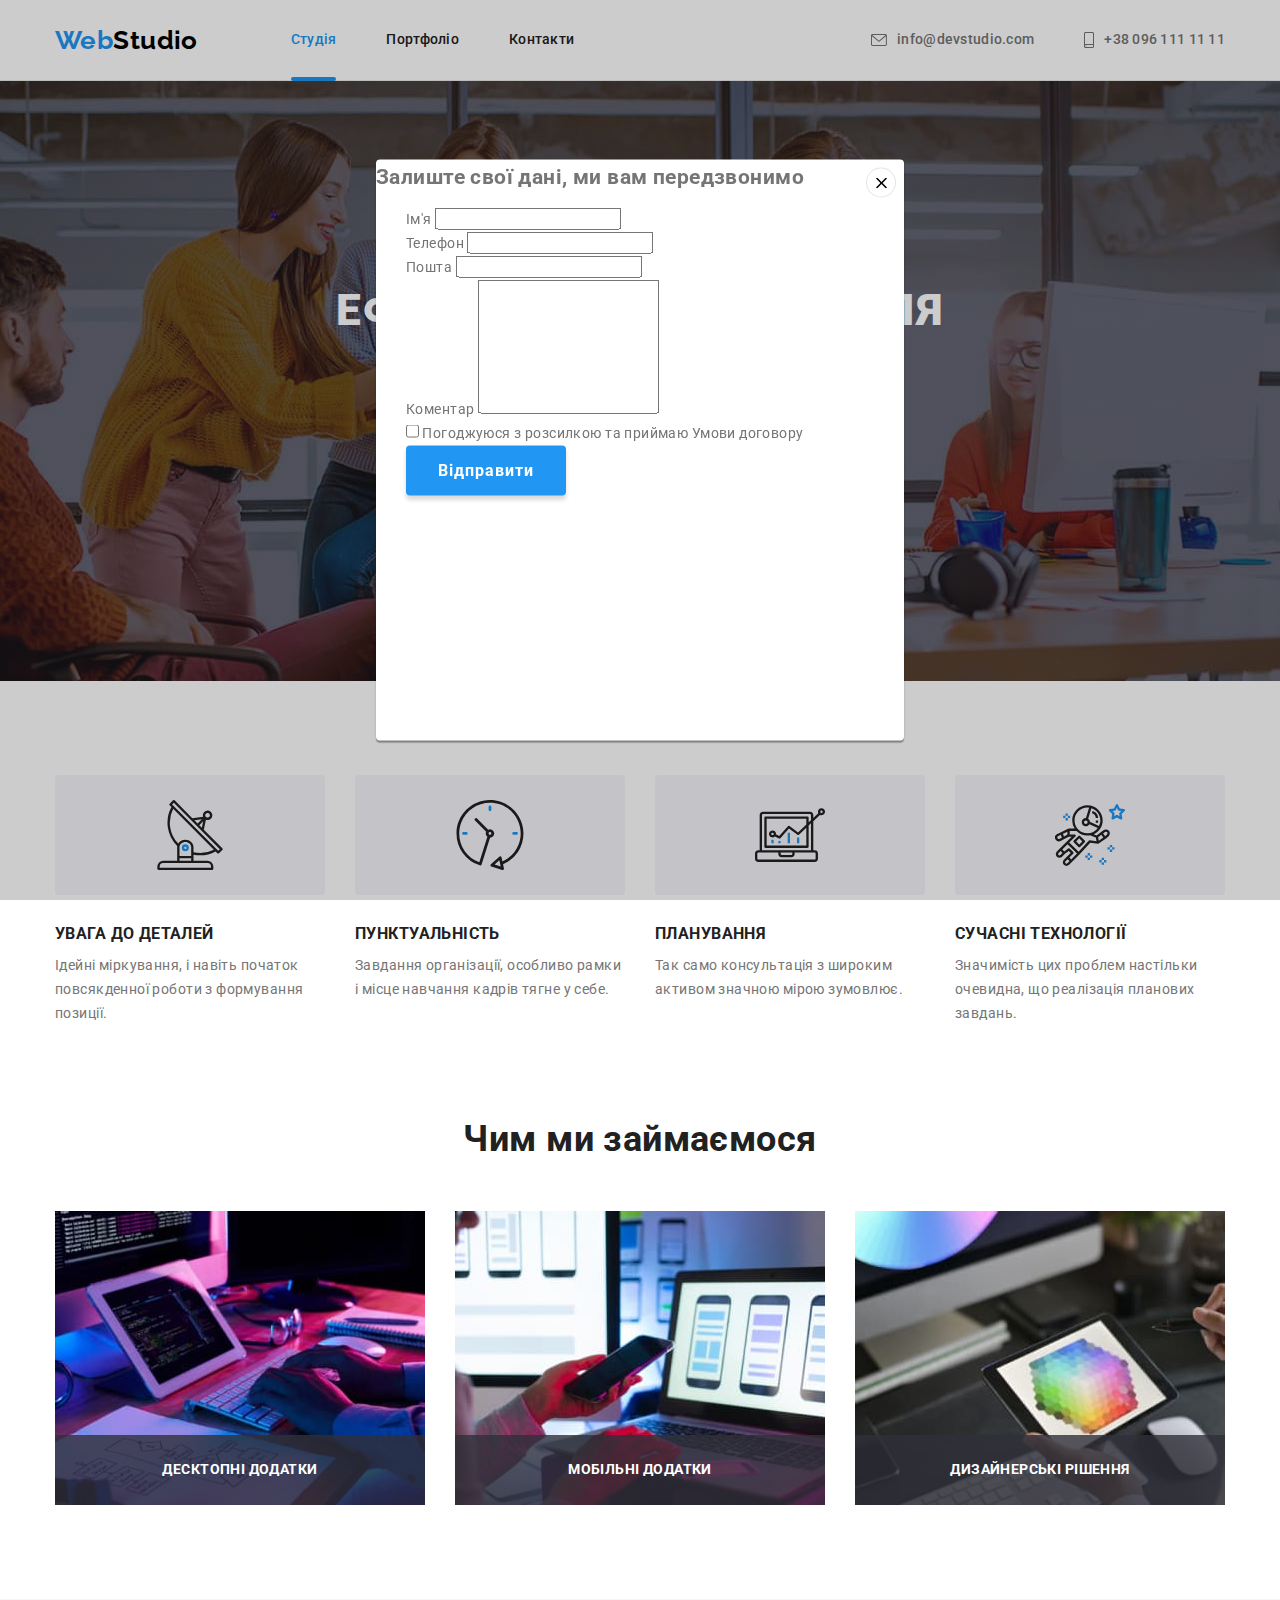
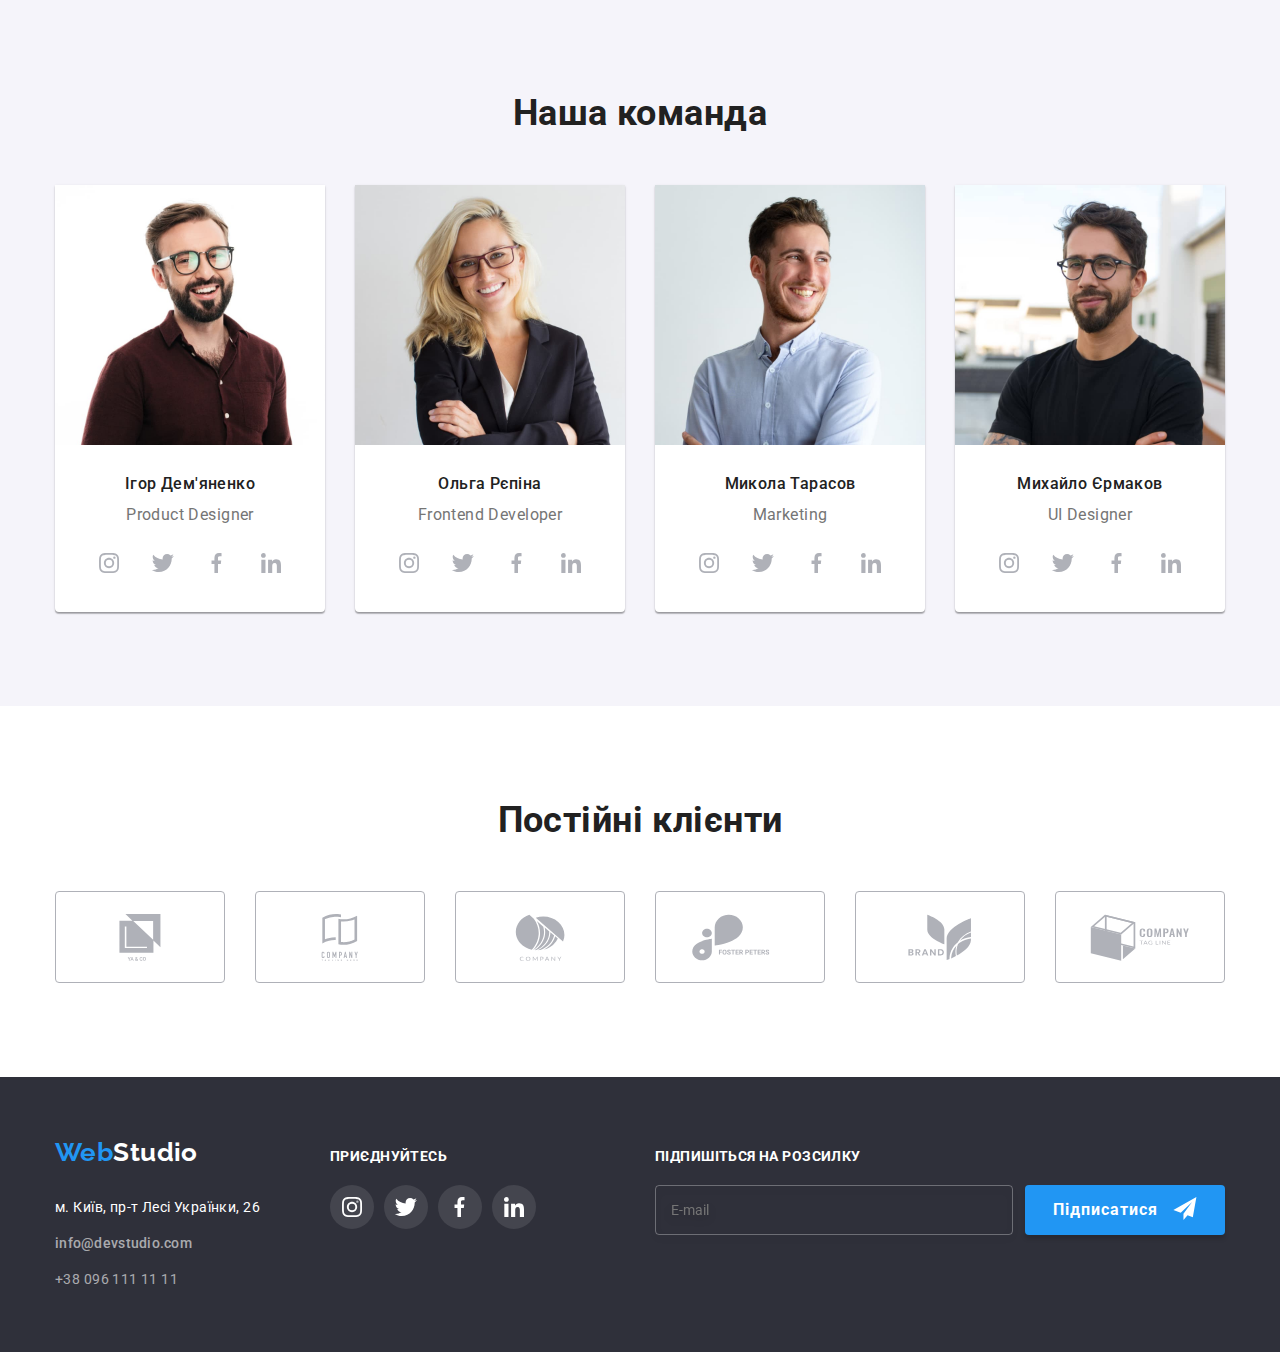
==== index.html @ 13f89a78 "copy" ====
<!DOCTYPE html>
<html lang="uk">
  <head>
    <meta charset="UTF-8" />
    <meta http-equiv="X-UA-Compatible" content="IE=edge" />
    <meta name="viewport" content="width=device-width, initial-scale=1.0" />

    <link rel="preconnect" href="https://fonts.googleapis.com" />
    <link rel="preconnect" href="https://fonts.gstatic.com" crossorigin />
    <link
      href="https://fonts.googleapis.com/css2?family=Raleway:wght@700&family=Roboto:wght@400;500;700;900&display=swap"
      rel="stylesheet"
    />
    <link
      rel="stylesheet"
      href="https://cdnjs.cloudflare.com/ajax/libs/modern-normalize/1.1.0/modern-normalize.min.css"
    />
    <link rel="stylesheet" href="./styles/styles.css" />
    <title>Студія</title>
  </head>
  <body>
    <!-- header  -->

    <header class="page-header">
      <div class="container main-nav">
        <nav class="nav-nav">
          <a class="logo" href="./index.html"
            ><span class="web">Web</span>Studio</a
          >

          <ul class="site-nav list">
            <li class="item">
              <a class="studio-link current link" href="./index.html">Студія</a>
            </li>
            <li class="item">
              <a class="portfolio-link link" href="./portfolio.html"
                >Портфоліо</a
              >
            </li>
            <li class="item">
              <a class="contacts-link link" href="#">Контакти</a>
            </li>
          </ul>
        </nav>
        <ul class="contacts auth-nav list">
          <li class="item">
            <a
              class="mail-link link mail-icon"
              href="mailto:info@devstudio.com"
            >
              <svg wight="16px" height="12px" class="contacts-icon envelope">
                <use
                  class="envelope-icon"
                  href="./images/icons.svg#icon-envelope"
                ></use>
              </svg>

              info@devstudio.com
            </a>
          </li>
          <li class="item">
            <a class="phone-link link" href="tel:+380961111111">
              <svg wight="10px" height="16px" class="contacts-icon smartphone">
                <use href="./images/icons.svg#icon-smartphone"></use>
              </svg>
              +38 096 111 11 11</a
            >
          </li>
        </ul>
      </div>
    </header>
    <!-- main -->
    <main>
      <section class="section hero">
        <div class="container">
          <h1 class="hero-title">Ефективні рішення для вашого бізнесу</h1>
          <button class="hero-button" type="button" data-modal-open>
            Замовити послугу
          </button>
        </div>
      </section>

      <!-- секція "Переваги" -->
      <section class="section benefits">
        <div class="container features-container">
          <h2 class="hide">Наші переваги</h2>
          <ul class="features-list">
            <li class="item">
              <div class="featurs-flex">
                <svg class="features-icons">
                  <use
                    href="./images/icons.svg#icon-antenna-1"
                    wight="70px"
                    height="70px"
                  ></use>
                </svg>
              </div>

              <h3 class="features-title">Увага до деталей</h3>
              <p class="features-text">
                Ідейні міркування, і навіть початок повсякденної роботи з
                формування позиції.
              </p>
            </li>
            <li class="item">
              <div class="featurs-flex">
                <svg class="features-icons">
                  <use
                    class="test"
                    href="./images/icons.svg#icon-clock-1"
                    wight="70px"
                    height="70px"
                  ></use>
                </svg>
              </div>

              <h3 class="features-title">Пунктуальність</h3>
              <p class="features-text">
                Завдання організації, особливо рамки і місце навчання кадрів
                тягне у себе.
              </p>
            </li>

            <li class="item">
              <div class="featurs-flex">
                <svg class="features-icons antenna">
                  <use
                    class="test"
                    href="./images/icons.svg#icon-diagram-1"
                    wight="70px"
                    height="70px"
                  ></use>
                </svg>
              </div>

              <h3 class="features-title">Планування</h3>
              <p class="features-text">
                Так само консультація з широким активом значною мірою зумовлює.
              </p>
            </li>
            <li class="item">
              <div class="featurs-flex">
                <svg class="features-icons antenna">
                  <use
                    class="test"
                    href="./images/icons.svg#icon-astronaut-1"
                    wight="70px"
                    height="70px"
                  ></use>
                </svg>
              </div>

              <h3 class="features-title">Сучасні технології</h3>
              <p class="features-text">
                Значимість цих проблем настільки очевидна, що реалізація
                планових завдань.
              </p>
            </li>
          </ul>
        </div>
      </section>
      <!-- секція "Що ми робимо" -->
      <section class="section no-padding what-we-do">
        <div class="container">
          <h2 class="section-title">Чим ми займаємося</h2>

          <ul class="image-list">
            <li class="item">
              <img
                src="images/img.jpg"
                alt="друк коду на планшеті"
                width="370"
                height="294"
              />
              <div class="item-title-box">
                <p class="item-title">Десктопні Додатки</p>
              </div>
            </li>
            <li class="item">
              <img
                src="images/img-2.jpg"
                alt="смартфон та ноутбук"
                width="370"
                height="294"
              />
              <div class="item-title-box">
                <p class="item-title">Мобільні додатки</p>
              </div>
            </li>
            <li class="item">
              <img
                src="images/img-3.jpg"
                alt="палітра кольорів в планшеті"
                width="370"
                height="294"
              />
              <div class="item-title-box">
                <p class="item-title">Дизайнерські рішення</p>
              </div>
            </li>
          </ul>
        </div>
      </section>
      <!-- секція "Наша команда" -->
      <section class="section our-team-section">
        <div class="container our-team-container">
          <h2 class="section-title">Наша команда</h2>
          <ul class="team">
            <li class="team-list">
              <img
                class="team-photo"
                src="images/img-4.jpg"
                alt="Ігор Дем'яненко"
                width="270"
                height="260"
              />

              <h3 class="name">Ігор Дем'яненко</h3>
              <p class="position">Product Designer</p>

              <ul class="socials">
                <li class="social-item">
                  <a class="join-link" href="#">
                    <svg class="join-svg" wight="20px" height="20px">
                      <use href="./images/icons.svg#icon-instagram-2"></use>
                    </svg>
                  </a>
                </li>
                <li class="social-item">
                  <a class="join-link" href="#">
                    <svg class="join-svg" wight="20px" height="20px">
                      <use href="./images/icons.svg#icon-group"></use>
                    </svg>
                  </a>
                </li>
                <li class="social-item">
                  <a class="join-link" href="#">
                    <svg class="join-svg" wight="20px" height="20px">
                      <use href="./images/icons.svg#icon-vector"></use>
                    </svg>
                  </a>
                </li>
                <li class="social-item">
                  <a class="join-link" href="#">
                    <svg class="join-svg" wight="20px" height="20px">
                      <use href="./images/icons.svg#icon-linkedin-1"></use>
                    </svg>
                  </a>
                </li>
              </ul>
            </li>

            <li class="team-list">
              <img
                class="team-photo"
                src="images/img-5.jpg"
                alt="Ольга Рєпіна"
                width="270"
                height="260"
              />

              <h3 class="name">Ольга Рєпіна</h3>
              <p class="position">Frontend Developer</p>
              <ul class="socials">
                <li class="social-item">
                  <a class="join-link" href="#">
                    <svg class="join-svg" wight="20px" height="20px">
                      <use href="./images/icons.svg#icon-instagram-2"></use>
                    </svg>
                  </a>
                </li>
                <li class="social-item">
                  <a class="join-link" href="#">
                    <svg class="join-svg" wight="20px" height="20px">
                      <use href="./images/icons.svg#icon-group"></use>
                    </svg>
                  </a>
                </li>
                <li class="social-item">
                  <a class="join-link" href="#">
                    <svg class="join-svg" wight="20px" height="20px">
                      <use href="./images/icons.svg#icon-vector"></use>
                    </svg>
                  </a>
                </li>
                <li class="social-item">
                  <a class="join-link" href="#">
                    <svg class="join-svg" wight="20px" height="20px">
                      <use href="./images/icons.svg#icon-linkedin-1"></use>
                    </svg>
                  </a>
                </li>
              </ul>
            </li>
            <li class="team-list">
              <img
                class="team-photo"
                src="images/img-6.jpg"
                alt="Микола Тарасов"
                width="270"
                height="260"
              />

              <h3 class="name">Микола Тарасов</h3>
              <p class="position">Marketing</p>
              <ul class="socials">
                <li class="social-item">
                  <a class="join-link" href="#">
                    <svg class="join-svg" wight="20px" height="20px">
                      <use href="./images/icons.svg#icon-instagram-2"></use>
                    </svg>
                  </a>
                </li>
                <li class="social-item">
                  <a class="join-link" href="#">
                    <svg class="join-svg" wight="20px" height="20px">
                      <use href="./images/icons.svg#icon-group"></use>
                    </svg>
                  </a>
                </li>
                <li class="social-item">
                  <a class="join-link" href="#">
                    <svg class="join-svg" wight="20px" height="20px">
                      <use href="./images/icons.svg#icon-vector"></use>
                    </svg>
                  </a>
                </li>
                <li class="social-item">
                  <a class="join-link" href="#">
                    <svg class="join-svg" wight="20px" height="20px">
                      <use href="./images/icons.svg#icon-linkedin-1"></use>
                    </svg>
                  </a>
                </li>
              </ul>
            </li>
            <li class="team-list">
              <img
                class="team-photo"
                src="images/img-7.jpg"
                alt="Михайло Єрмаков"
                width="270"
                height="260"
              />
              <h3 class="name">Михайло Єрмаков</h3>
              <p class="position">UI Designer</p>
              <ul class="socials">
                <li class="social-item">
                  <a class="join-link" href="#">
                    <svg class="join-svg" wight="20px" height="20px">
                      <use href="./images/icons.svg#icon-instagram-2"></use>
                    </svg>
                  </a>
                </li>
                <li class="social-item">
                  <a class="join-link" href="#">
                    <svg class="join-svg" wight="20px" height="20px">
                      <use href="./images/icons.svg#icon-group"></use>
                    </svg>
                  </a>
                </li>
                <li class="social-item">
                  <a class="join-link" href="#">
                    <svg class="join-svg" wight="20px" height="20px">
                      <use href="./images/icons.svg#icon-vector"></use>
                    </svg>
                  </a>
                </li>
                <li class="social-item">
                  <a class="join-link" href="#">
                    <svg class="join-svg" wight="20px" height="20px">
                      <use href="./images/icons.svg#icon-linkedin-1"></use>
                    </svg>
                  </a>
                </li>
              </ul>
            </li>
          </ul>
        </div>
      </section>
      <section class="section regular-customers">
        <div class="container">
          <h2 class="section-title">Постійні клієнти</h2>
          <ul class="costomers-list">
            <li class="costomers-item">
              <a class="costomers-link" href="#">
                <svg class="costomers-svg" wight="41px" height="47px">
                  <use href="./images/icons.svg#icon-group-6"></use>
                </svg>
              </a>
            </li>
            <li class="costomers-item">
              <a class="costomers-link" href="#">
                <svg class="costomers-svg" wight="41px" height="47px">
                  <use href="./images/icons.svg#icon-group-1"></use>
                </svg>
              </a>
            </li>
            <li class="costomers-item">
              <a class="costomers-link" href="#">
                <svg class="costomers-svg" wight="41px" height="47px">
                  <use href="./images/icons.svg#icon-group-2"></use>
                </svg>
              </a>
            </li>
            <li class="costomers-item">
              <a class="costomers-link" href="#">
                <svg class="costomers-svg" wight="41px" height="47px">
                  <use href="./images/icons.svg#icon-group-3"></use>
                </svg>
              </a>
            </li>
            <li class="costomers-item">
              <a class="costomers-link" href="#">
                <svg class="costomers-svg" wight="41px" height="47px">
                  <use href="./images/icons.svg#icon-group-4"></use>
                </svg>
              </a>
            </li>
            <li class="costomers-item">
              <a class="costomers-link" href="#">
                <svg class="costomers-svg" wight="41px" height="47px">
                  <use href="./images/icons.svg#icon-group-5"></use>
                </svg>
              </a>
            </li>
          </ul>
        </div>
      </section>
    </main>
    <!-- footer -->
    <footer class="section-footer">
      <div class="container footer-box">
        <div class="contacts-container">
          <a class="logo footer-logo" href="./index.html"
            ><span class="web">Web</span><span class="studio">Studio</span></a
          >
          <address>
            <ul class="contacts-list">
              <li>
                <a
                  class="address"
                  href="https://www.google.com.ua/maps/place/бул.+Леси+Украинки,+26,+Киев,+02000/@50.4265807,30.5361971,17z/data=!3m1!4b1!4m5!3m4!1s0x40d4cf0e033ecbe9:0x57a4dffefec77da0!8m2!3d50.4265807!4d30.5383858?hl=ru"
                  target="_blank"
                  >м. Київ, пр-т Лесі Українки, 26</a
                >
              </li>
              <li>
                <a
                  class="footer-mail-link mail"
                  href="mailto:info@devstudio.com"
                  >info@devstudio.com</a
                >
              </li>
              <li>
                <a class="footer-phone-link number" href="tel:+380961111111"
                  >+38 096 111 11 11</a
                >
              </li>
            </ul>
          </address>
        </div>
        <div class="adding">
          <p class="adding-title">Приєднуйтесь</p>
          <ul class="socials footer">
            <li class="social-item footer">
              <a class="join-link footer" href="#">
                <svg class="join-svg footer" wight="20px" height="20px">
                  <use href="./images/icons.svg#icon-instagram-2"></use>
                </svg>
              </a>
            </li>
            <li class="social-item footer">
              <a class="join-link footer" href="#">
                <svg class="join-svg footer" wight="20px" height="20px">
                  <use href="./images/icons.svg#icon-group"></use>
                </svg>
              </a>
            </li>
            <li class="social-item footer">
              <a class="join-link footer" href="#">
                <svg class="join-svg footer" wight="20px" height="20px">
                  <use href="./images/icons.svg#icon-vector"></use>
                </svg>
              </a>
            </li>
            <li class="social-item footer">
              <a class="join-link footer" href="#">
                <svg class="join-svg footer" wight="20px" height="20px">
                  <use href="./images/icons.svg#icon-linkedin-1"></use>
                </svg>
              </a>
            </li>
          </ul>
        </div>
        <div class="mailing-list">
          <form class="email-list">
            <div class="form-field">
              <label class="email-label" for="email-input">
                Підпишіться на розсилку</label
              >

              <input
                class="email-input"
                type="email"
                name="username"
                id="email-input"
                placeholder="E-mail"
              />
            </div>
            <button class="sign-up-button" type="submit">
              Підписатися
              <svg class="icon-send">
                <use
                  width="24px"
                  height="24px"
                  href="./images/icons.svg#icon-icon-send"
                ></use>
              </svg>
            </button>
          </form>
        </div>
      </div>
    </footer>
    <div class="backdrop" data-modal>
      <div class="modal">
        <h2 class="callback-title">Залиште свої дані, ми вам передзвонимо</h2>
        <form action="" class="callback">
          <label for="name">Ім'я</label>
          <input type="text" name="name" id="name" />
          <br />
          <label for="phone">Телефон</label>
          <input type="tel" name="phone" id="phone" />
          <br />
          <label for="email">Пошта</label>
          <input type="email" name="email" id="email" />
          <br />
          <label for="comment">Коментар</label>

          <textarea name="comment" id="comment" rows="8"></textarea>
          <br />

          <input type="checkbox" name="accept" id="accept" />
          <label for="accept"
            >Погоджуюся з розсилкою та приймаю Умови договору</label
          >
          <br />
          <button class="hero-button" type="submit">Відправити</button>
        </form>
        <button class="icon-button" data-modal-close>
          <svg class="icon-close" width="11px" height="11px">
            <use
              class="icon-close-item"
              href="./images/icons.svg#icon-close-icon"
            ></use>
          </svg>
        </button>
      </div>
    </div>
    <script src="./js/modal.js"></script>
  </body>
</html>
---- styles/styles.css ----
/* змінні кольору */
:root {
  --brend-color: #2196f3;
  --brend-color-active: #188ce8;
  --main-color: #757575;
  --second-color: #212121;
  --main-white-color: #fff;
  --second-white-color: #f5f4fa;
  --main-black-color: #000;
  --hero-background-color: #2f303a;
  --contacts-color: rgba(255, 255, 255, 0.6);
  --header-border-bottom: #ececec;
  --cards-border-color: #eeeeee;
  --items-color: #afb1b8;
  --backdrop-color: rgba(0, 0, 0, 0.2);

  --border-radius: 4px;
  --icons-border-radius: 50%;
  --cards-radius: 0px 0px 4px 4px;

  --box-shadow: 0px 3px 1px rgba(0, 0, 0, 0.1), 0px 1px 2px rgba(0, 0, 0, 0.08),
    0px 2px 2px rgba(0, 0, 0, 0.12);
  --cards-shadow: 0px 1px 3px rgba(0, 0, 0, 0.12),
    0px 1px 1px rgba(0, 0, 0, 0.14), 0px 2px 1px rgba(0, 0, 0, 0.2);
  --modal-shadow: 0px 1px 3px rgba(0, 0, 0, 0.12),
    0px 1px 1px rgba(0, 0, 0, 0.14), 0px 2px 1px rgba(0, 0, 0, 0.2);

  --cubic: cubic-bezier(0.4, 0, 0.2, 1);
}

/* глобальні стилі */
body {
  font-family: "Roboto", sans-serif;
  font-size: 14px;
  letter-spacing: 0.03em;
  line-height: 1.71;

  color: var(--main-color);
  background-color: var(--main-white-color);
}
a {
  text-decoration: none;
  font-style: normal;
}
li {
  list-style-type: none;
}
h1,
h2,
h3,
h4,
h5,
ul,
p,
img {
  margin: 0;
  padding: 0;
}
img {
  display: block;
  max-width: 100%;
  height: auto;

  margin: 0;
  padding: 0;
}

/* Приховані елементи */
.hide {
  position: absolute;
  width: 1px;
  height: 1px;
  margin: -1px;
  border: 0;
  padding: 0;
  white-space: nowrap;
  clip-path: inset(100%);
  clip: rect(0 0 0 0);
  overflow: hidden;
}

/* Контейнер */
.container {
  width: 1200px;
  padding-right: 15px;
  padding-left: 15px;
  margin-left: auto;
  margin-right: auto;
}
/* Відступи секцій */
.section {
  padding-top: 94px;
  padding-bottom: 94px;
}
.section.no-padding {
  padding-top: 0px;
}

/* header */
.page-header {
  border-bottom: 1px solid var(--header-border-bottom);
}
/* Лого */
.logo {
  display: inline-block;

  font-family: "Raleway", sans-serif;
  font-weight: 700;
  font-size: 26px;
  line-height: 1.19;

  color: var(--main-black-color);
}
.web {
  color: var(--brend-color);
}

/* навігація */
.main-nav {
  display: flex;
  align-items: center;
}
.nav-nav {
  display: flex;
  align-items: center;
}
.site-nav {
  display: flex;
}
.auth-nav {
  display: flex;
  margin-left: auto;
}
.site-nav {
  margin-left: 93px;
}

.site-nav .item + .item {
  margin-left: 50px;
}

.studio-link,
.portfolio-link,
.contacts-link {
  display: block;

  padding-top: 32px;
  padding-bottom: 32px;
  font-weight: 500;
  line-height: 1.14;
  letter-spacing: 0.02em;

  color: var(--second-color);

  transition: color 250ms var(--cubic);
}
.studio-link:hover,
.portfolio-link:hover,
.contacts-link:hover,
.studio-link:focus,
.portfolio-link:focus,
.contacts-link:focus {
  color: var(--brend-color);
}
.current {
  color: var(--brend-color);
  position: relative;
}
.current::after {
  position: absolute;
  left: 0;
  bottom: -1px;

  content: "";
  width: 100%;
  height: 4px;

  background-color: var(--brend-color);
  border-radius: 2px;

  animation-name: current-anima;
  animation-duration: 250ms;
  animation-timing-function: var(--cubic);
  animation-iteration-count: 1;
}
@keyframes current-anima {
  0% {
    transform: scale(0);
  }
  100% {
    transform: scale(100%);
  }
}

/* контакти */

.auth-nav .item + .item {
  margin-left: 50px;
}

.contacts-icon.envelope {
  width: 16px;
  height: 12px;
  fill: currentColor;
}
.contacts-icon.smartphone {
  width: 10px;
  height: 16px;
  fill: currentColor;
}
.contacts-icon {
  width: 100%;
  height: 100%;
  margin-right: 10px;
}

.mail-link,
.phone-link {
  display: flex;
  align-items: center;

  padding-top: 32px;
  padding-bottom: 32px;

  font-weight: 500;
  line-height: 1.14;
  letter-spacing: 0.02em;

  color: var(--main-color);
  transition: color 250ms var(--cubic);
}
.mail-link:hover,
.phone-link:hover,
.footer-mail-link:hover,
.footer-phone-link:hover,
.mail-link:focus,
.phone-link:focus,
.footer-mail-link:focus,
.footer-phone-link:focus {
  color: var(--brend-color);
}
/* main */

/* Герой  */

.hero {
  max-width: 1600px;
  height: 600px;

  margin-left: auto;
  margin-right: auto;

  background-color: var(--hero-background-color);
  background-image: linear-gradient(
      to right,
      rgba(47, 48, 58, 0.4),
      rgba(47, 48, 58, 0.4)
    ),
    url("../images/bg.jpg");

  background-size: cover;
  background-repeat: no-repeat;
  background-position: center;

  text-align: center;
}

.section.hero {
  padding-top: 200px;
  padding-bottom: 200px;
}

.hero-title {
  width: 696px;
  margin-left: auto;
  margin-right: auto;
  margin-bottom: 30px;
  font-weight: 900;
  font-size: 44px;
  line-height: 1.36;
  letter-spacing: 0.06em;
  text-transform: uppercase;
  color: var(--main-white-color);
}

.hero-button {
  padding: 10px 32px;
  border: none;
  border-radius: var(--border-radius);
  box-shadow: 0px 4px 4px rgba(0, 0, 0, 0.15);

  font-weight: 700;
  font-size: 16px;
  line-height: 1.88;
  letter-spacing: 0.06em;
  color: var(--main-white-color);

  background-color: var(--brend-color);

  cursor: pointer;
  transition: background-color 250ms var(--cubic);
}
.hero-button:hover,
.hero-button:focus {
  background-color: var(--brend-color-active);
}

/* Бекдроп */
.backdrop {
  position: fixed;
  top: 0;
  left: 0;

  width: 100%;
  height: 100%;

  background-color: var(--backdrop-color);
  opacity: 1;

  transition: opacity 250ms var(--cubic);
}
.backdrop.is-hidden {
  opacity: 0;
  pointer-events: none;
}
.backdrop.is-hidden .modal {
  transform: translate(-50%, -50%) scale(1.1);
  transition: transform 250ms var(--cubic);
}
.modal {
  position: absolute;
  top: 50%;
  left: 50%;

  min-width: 528px;
  min-height: 581px;

  background: var(--main-white-color);
  box-shadow: var(--modal-shadow);
  border-radius: 4px;

  transform: translate(-50%, -50%) scale(1);
}
.icon-button {
  position: absolute;
  top: 8px;
  right: 8px;

  display: flex;
  align-items: center;
  justify-content: center;
  width: 30px;
  height: 30px;
  border: 1px solid rgba(0, 0, 0, 0.1);
  border-radius: var(--icons-border-radius);
  background-color: var(--main-white-color);

  cursor: pointer;
}
.icon-close-item {
  width: 100%;
  height: 100%;
  fill: #000;
}
.callback {
  margin-left: 30px;
  margin-right: auto;
}
.callback-title {
  margin-bottom: 12px;
}
textarea {
  resize: none;
}

/* sections */

.section-title {
  margin-bottom: 50px;
  font-weight: 700;
  font-size: 36px;
  line-height: 1.16;
  text-align: center;

  color: var(--second-color);
}
/* переваги */

.features-icons {
  display: flex;
  align-items: center;

  width: 70px;
  height: 70px;

  background-color: var(--second-white-color);
  border-radius: var(--border-radius);
}

.featurs-flex {
  display: flex;
  justify-content: center;
  align-items: center;

  width: 270px;
  height: 120px;
  margin-bottom: 30px;

  border-radius: var(--border-radius);

  background-color: var(--second-white-color);
}

.features-list {
  display: flex;
  flex-wrap: wrap;
  gap: 30px;
}
.features-list li {
  max-width: 270px;
}
.features-title {
  margin-bottom: 10px;
  font-weight: 700;
  line-height: 1.14;

  text-transform: uppercase;
  color: var(--second-color);
}
.features-text {
  line-height: 1.71;
  color: var(--main-color);
}
/* що ми робимо */
.image-list {
  display: flex;
  flex-wrap: wrap;
  gap: 30px;
}
.item {
  position: relative;
}
.item-title-box {
  position: absolute;
  width: 100%;
  height: 70px;
  bottom: 0;

  display: flex;
  align-items: center;
  justify-content: center;

  background-color: rgba(47, 48, 58, 0.8);
}

.item-title {
  text-transform: uppercase;
  font-weight: 700;
  letter-spacing: 0.03em;
  line-height: 1.14em;
  text-align: center;
  color: var(--main-white-color);
}

/* команда */
.our-team-section {
  background-color: var(--second-white-color);
}

.team {
  display: flex;
  flex-wrap: wrap;
  gap: 30px;
}
.team-list {
  background-color: var(--main-white-color);
  box-shadow: var(--cards-shadow);
  border-radius: var(--cards-radius);
}

.team-photo {
  margin-bottom: 30px;
}

.name {
  font-weight: 500;
  font-size: 16px;
  line-height: 1.18;
  text-align: center;
  color: var(--second-color);
  margin-bottom: 12px;
}
.position {
  font-size: 16px;
  line-height: 1.18;
  margin-bottom: 16px;
  text-align: center;

  color: var(--main-color);
}
.socials {
  display: flex;
  justify-content: center;
  align-items: center;
  margin-bottom: 27px;
}

.social-item:not(:last-child) {
  margin-right: 10px;
}
.join-link {
  display: flex;
  justify-content: center;
  align-items: center;
  width: 44px;
  height: 44px;
  border-radius: var(--icons-border-radius);

  fill: var(--items-color);

  transition: fill 250ms var(--cubic), background-color 250ms var(--cubic);
}

.join-link:hover,
.join-link:focus {
  fill: var(--main-white-color);
  background-color: var(--brend-color);
}
/* Постійні клієнти */
.costomers-list {
  display: flex;
  flex-wrap: wrap;
  gap: 30px;
}
.costomers-item {
  width: 170px;
  height: 92px;
}

.costomers-link {
  display: flex;
  justify-content: center;
  align-items: center;

  width: 100%;
  height: 100%;
  border: 1px solid #afb1b8;
  border-radius: 4px;

  fill: #afb1b8;

  transition: border-color 250ms var(--cubic), fill 250ms var(--cubic);
}
.costomers-link:hover,
.costomers-link:focus {
  border-color: var(--brend-color);
  fill: var(--brend-color);
}

/* footer */
footer {
  background-color: var(--hero-background-color);
}
.container.footer-box {
  display: flex;
  align-items: baseline;
}
.socials.footer {
  margin-bottom: 0;
}
.adding {
  margin-left: 70px;
}
.adding-title {
  margin-bottom: 20px;

  text-transform: uppercase;
  font-weight: 700;
  font-size: 14px;
  line-height: 1.14em;
  letter-spacing: 0.03em;

  color: var(--main-white-color);
}
.section-footer {
  padding-top: 60px;
  padding-bottom: 60px;
}

.footer-logo {
  margin-bottom: 28px;
}

.studio {
  color: var(--main-white-color);
}

.address {
  line-height: 1.71;

  color: var(--main-white-color);
}
.contacts-list li:not(:last-child) {
  margin-bottom: 12px;
}

.footer-mail-link,
.footer-phone-number {
  font-weight: 500;
  line-height: 1.14;
  letter-spacing: 0.02em;
  color: var(--main-color);
}
.mail,
.number {
  line-height: 1.71;
  color: var(--contacts-color);
  transition: color 250ms var(--cubic);
}
.join-link.footer {
  width: 44px;
  height: 44px;

  background-color: rgba(255, 255, 255, 0.1);

  transition: background-color 250ms var(--cubic);
}

.join-link:hover.footer,
.join-link:focus.footer {
  background-color: var(--brend-color);
}
.join-svg.footer {
  fill: var(--main-white-color);
}
/* ----------------портфоліо--------------- */

/* projects-list */

.projects-list {
  display: flex;
  margin-bottom: 50px;
  justify-content: center;
}
/* Кнопки */
.projects-list li + li {
  margin-left: 8px;
}
.nav-button {
  padding: 6px 22px;
  border: none;
  border-radius: var(--border-radius);

  font-style: inherit;
  font-weight: 500;
  font-size: 16px;
  line-height: 1.62;
  text-align: center;

  color: var(--second-color);
  background-color: var(--second-white-color);

  cursor: pointer;

  transition: background-color 250ms var(--cubic), color 250ms var(--cubic),
    box-shadow 250ms var(--cubic);
}
.nav-button:hover,
.nav-button:focus {
  background-color: var(--brend-color);
  color: var(--main-white-color);
  box-shadow: var(--box-shadow);
}

.projects-cards {
  display: flex;
  flex-wrap: wrap;
  gap: 30px;
}
.cards-discriptions {
  padding: 20px 24px;
  border-bottom: 1px solid var(--cards-border-color);
  border-right: 1px solid var(--cards-border-color);
  border-left: 1px solid var(--cards-border-color);
}
.cards-list {
  position: relative;

  max-width: 370px;
}
.cards-link {
  display: block;

  transition: box-shadow 250ms var(--cubic);
}

.cards-link:hover,
.cards-link:focus {
  box-shadow: var(--box-shadow);
}
.project-title {
  max-width: 322px;
  margin-bottom: 4px;
  font-weight: 700;
  font-size: 18px;
  line-height: 2;
  letter-spacing: 0.06em;
  color: var(--second-color);
}
.project-subtitle {
  color: var(--main-color);
  max-width: 322px;
  font-size: 16px;
  line-height: 1.88;
}
.cards-thumb {
  position: relative;
  overflow: hidden;
}
.cards-actions {
  position: absolute;
  top: 0;
  left: 0;
  font-size: 18px;
  line-height: 1.56;
  margin-left: auto;
  margin-right: auto;

  padding: 63px 24px;
  width: 100%;
  height: 100%;
  background-color: rgba(33, 150, 243, 0.9);
  color: var(--main-white-color);

  transform: translateY(100%);
  transition: transform 250ms var(--cubic);
}
.cards-link:hover .cards-actions,
.cards-link:focus .cards-actions {
  transform: translateY(0);
}
/* Підписатися на розсилку */
.mailing-list {
  margin-left: auto;
}
.email-label {
  margin-bottom: 20px;

  font-weight: 700;
  line-height: 1.14;
  text-transform: uppercase;

  color: var(--main-white-color);
}
.email-list {
  display: flex;
  align-items: flex-end;
}
.form-field {
  /* outline: 1px solid red; */
  display: flex;
  flex-direction: column;
}
.form-field input {
  font: inherit;
  color: inherit;
}

.email-input {
  width: 358px;
  height: 50px;
  padding: 15px 15px 15px;
  margin: 0;
  background: rgba(0, 0, 0, 0);
  border: 1px solid rgba(255, 255, 255, 0.3);
  filter: drop-shadow(0px 4px 4px rgba(0, 0, 0, 0.15));
  border-radius: 4px;
}

.email-label {
  margin-bottom: 20px;
}

.sign-up-button {
  position: relative;
  display: inline-flex;

  padding: 10px 10px 10px 28px;
  width: 200px;
  height: 50px;
  border: none;
  border-radius: var(--border-radius);
  box-shadow: 0px 4px 4px rgba(0, 0, 0, 0.15);
  margin-left: 12px;

  font-weight: 700;
  font-size: 16px;
  line-height: 1.88;
  letter-spacing: 0.06em;
  color: var(--main-white-color);

  background-color: var(--brend-color);

  cursor: pointer;
  transition: background-color 250ms var(--cubic);
}
.icon-send {
  position: absolute;
  top: 12px;
  right: 28px;
  width: 24px;
  height: 24px;
}

.sign-up-button:hover,
.sign-up-button:focus {
  background-color: var(--brend-color-active);
}
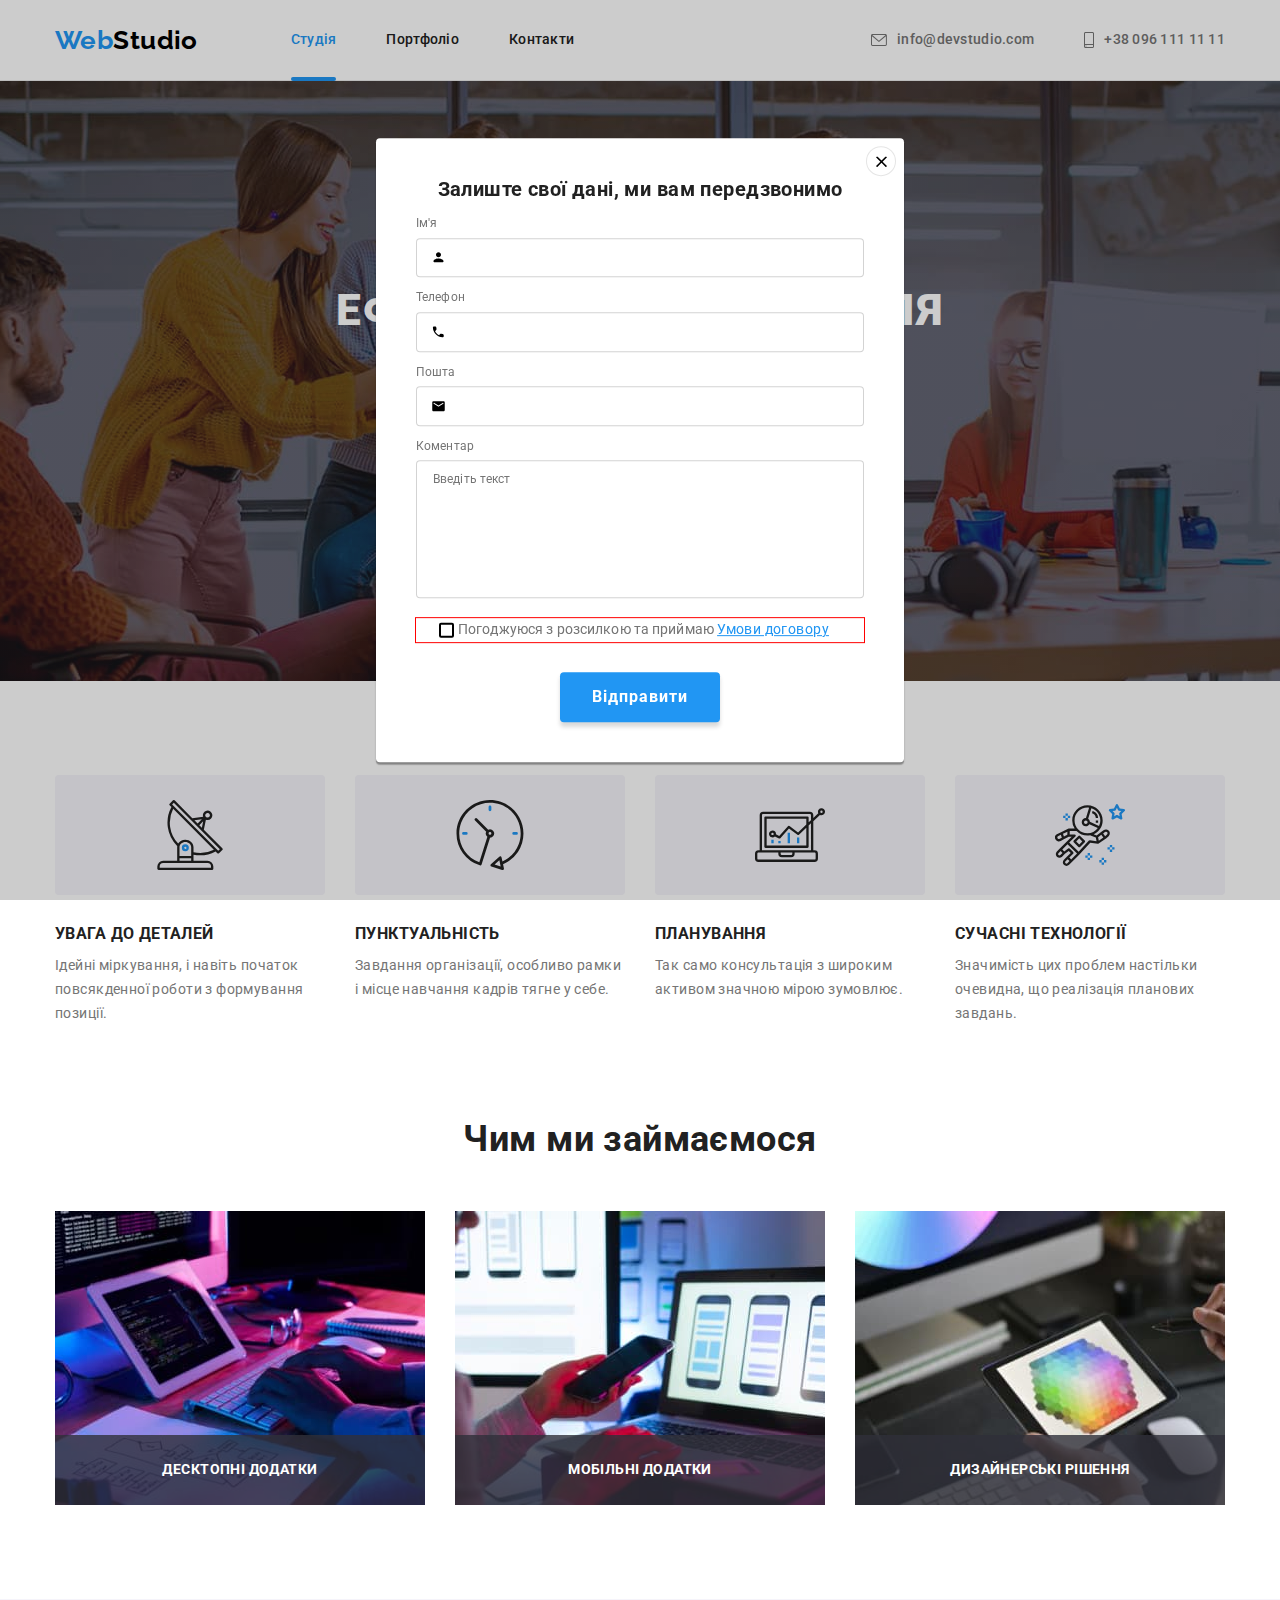
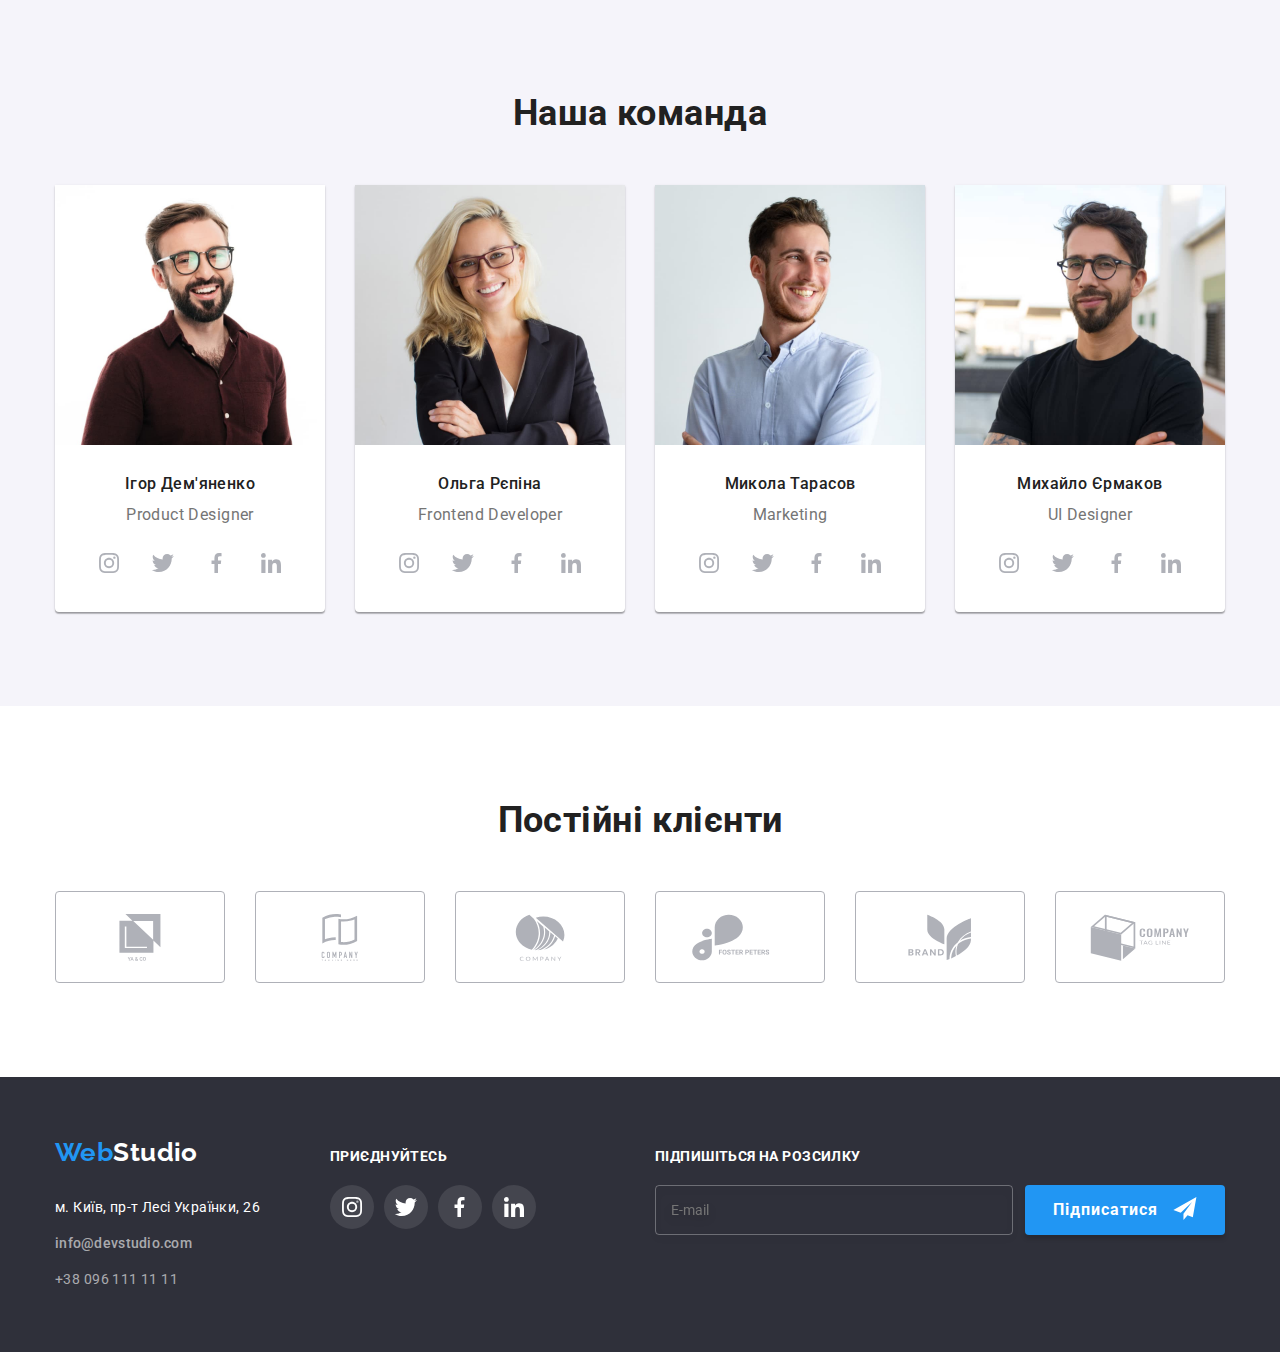
==== commit 3539e35d: "add form" ====
--- a/index.html
+++ b/index.html
@@ -495,7 +495,7 @@
         </div>
         <div class="mailing-list">
           <form class="email-list">
-            <div class="form-field">
+            <div class="form-field-footer">
               <label class="email-label" for="email-input">
                 Підпишіться на розсилку</label
               >
@@ -524,28 +524,68 @@
     </footer>
     <div class="backdrop" data-modal>
       <div class="modal">
-        <h2 class="callback-title">Залиште свої дані, ми вам передзвонимо</h2>
-        <form action="" class="callback">
-          <label for="name">Ім'я</label>
-          <input type="text" name="name" id="name" />
-          <br />
-          <label for="phone">Телефон</label>
-          <input type="tel" name="phone" id="phone" />
-          <br />
-          <label for="email">Пошта</label>
-          <input type="email" name="email" id="email" />
-          <br />
-          <label for="comment">Коментар</label>
-
-          <textarea name="comment" id="comment" rows="8"></textarea>
-          <br />
-
-          <input type="checkbox" name="accept" id="accept" />
-          <label for="accept"
-            >Погоджуюся з розсилкою та приймаю Умови договору</label
-          >
-          <br />
-          <button class="hero-button" type="submit">Відправити</button>
+        <form class="form callback">
+          <h2 class="callback-title">Залиште свої дані, ми вам передзвонимо</h2>
+
+          <label class="form-field">
+            <span>Ім'я</span>
+            <div class="input-place">
+              <input type="text" name="name" />
+              <svg width="15" height="15" class="modal-icons">
+                <use href="./images/icons.svg#icon-person-black"></use>
+              </svg>
+            </div>
+          </label>
+
+          <label class="form-field">
+            <span>Телефон</span>
+            <div class="input-place">
+              <input type="tel" name="phone" />
+              <svg width="15" height="15" class="modal-icons">
+                <use href="./images/icons.svg#icon-phone-black"></use>
+              </svg>
+            </div>
+          </label>
+
+          <label class="form-field">
+            <span>Пошта</span>
+            <div class="input-place">
+              <input type="email" name="email" />
+              <svg width="15" height="15" class="modal-icons">
+                <use href="./images/icons.svg#icon-email-black"></use>
+              </svg>
+            </div>
+          </label>
+
+          <label class="form-field">
+            <span>Коментар</span>
+            <textarea
+              name="comment"
+              rows="8"
+              placeholder="Введіть текст"
+            ></textarea>
+          </label>
+
+          <label class="form-checkbox accept-label" for="accept">
+            <div class="input-checkbox">
+              <input
+                class="checkbox"
+                type="checkbox"
+                name="accept"
+                id="accept"
+              />
+              <span class="accept-icon"></span>
+              <p class="accept-title">
+                Погоджуюся з розсилкою та приймаю
+                <a class="contract" href="#">Умови договору</a>
+              </p>
+              
+            </div>
+          </label>
+
+          <button class="modal-button hero-button" type="submit">
+            Відправити
+          </button>
         </form>
         <button class="icon-button" data-modal-close>
           <svg class="icon-close" width="11px" height="11px">
--- a/styles/styles.css
+++ b/styles/styles.css
@@ -362,15 +362,126 @@
   height: 100%;
   fill: #000;
 }
-.callback {
-  margin-left: 30px;
+.form {
+  /* outline: solid 1px red; */
+  padding: 40px;
+}
+.form label {
+  font-size: 12px;
+  letter-spacing: 0.01em;
+
+  color: var(--main-color);
+}
+.form span:not(:last-child) {
+  margin-bottom: 4px;
+}
+
+.form-field {
+  position: relative;
+
+  display: flex;
+  flex-direction: column;
+  margin-bottom: 10px;
+}
+.form-field:nth-child(5) {
+  margin-bottom: 20px;
+}
+.input-place {
+  position: relative;
+}
+
+.form-field input {
+  width: 100%;
+  padding: 12px 12px 12px 42px;
+  margin: 0;
+  border: 1px solid rgba(33, 33, 33, 0.2);
+  border-radius: 4px;
+}
+.modal-icons {
+  position: absolute;
+  top: 50%;
+  left: 15px;
+  transform: translateY(-50%);
+}
+.modal-button {
+  display: block;
+
+  margin-top: 30px;
+  margin-left: auto;
   margin-right: auto;
 }
 .callback-title {
   margin-bottom: 12px;
-}
-textarea {
+
+  font-weight: 700;
+  font-size: 20px;
+  line-height: 1.15;
+  text-align: center;
+
+  color: var(--second-color);
+}
+.form-field textarea {
   resize: none;
+  padding: 12px 16px;
+  border: 1px solid rgba(33, 33, 33, 0.2);
+  border-radius: 4px;
+
+  font-size: 12px;
+  line-height: 1.16;
+  letter-spacing: 0.01em;
+
+  color: rgba(117, 117, 117, 0.5);
+}
+
+.form-checkbox {
+}
+.checkbox {
+  appearance: none;
+}
+.checkbox:checked + .accept-icon {
+  background-color: var(--brend-color);
+  background-image: url(../images/check-icon.svg);
+  background-size: contain;
+  background-origin: border-box;
+  background-repeat: no-repeat;
+  border-color: var(--brend-color);
+}
+.input-checkbox {
+  outline: solid 1px red;
+}
+.input-checkbox {
+  position: relative;
+  display: flex;
+  justify-content: center;
+  align-items: center;
+  cursor: pointer;
+}
+.accept-icon {
+  display: inline-block;
+  position: absolute;
+  top: 50%;
+  left: 23px;
+
+  transform: translateY(-50%);
+
+  width: 15px;
+  height: 15px;
+
+  border: 2px solid black;
+  border-radius: 2px;
+}
+.accept-title {
+  margin-left: 7px;
+
+  font-size: 14px;
+
+  color: var(--main-color);
+}
+.contract {
+  letter-spacing: 0.03em;
+  text-decoration-line: underline;
+
+  color: var(--brend-color);
 }
 
 /* sections */
@@ -756,12 +867,12 @@
   display: flex;
   align-items: flex-end;
 }
-.form-field {
+.form-field-footer {
   /* outline: 1px solid red; */
   display: flex;
   flex-direction: column;
 }
-.form-field input {
+.form-field-footer input {
   font: inherit;
   color: inherit;
 }
@@ -769,7 +880,7 @@
 .email-input {
   width: 358px;
   height: 50px;
-  padding: 15px 15px 15px;
+  padding: 15px 15px 15px 15px;
   margin: 0;
   background: rgba(0, 0, 0, 0);
   border: 1px solid rgba(255, 255, 255, 0.3);
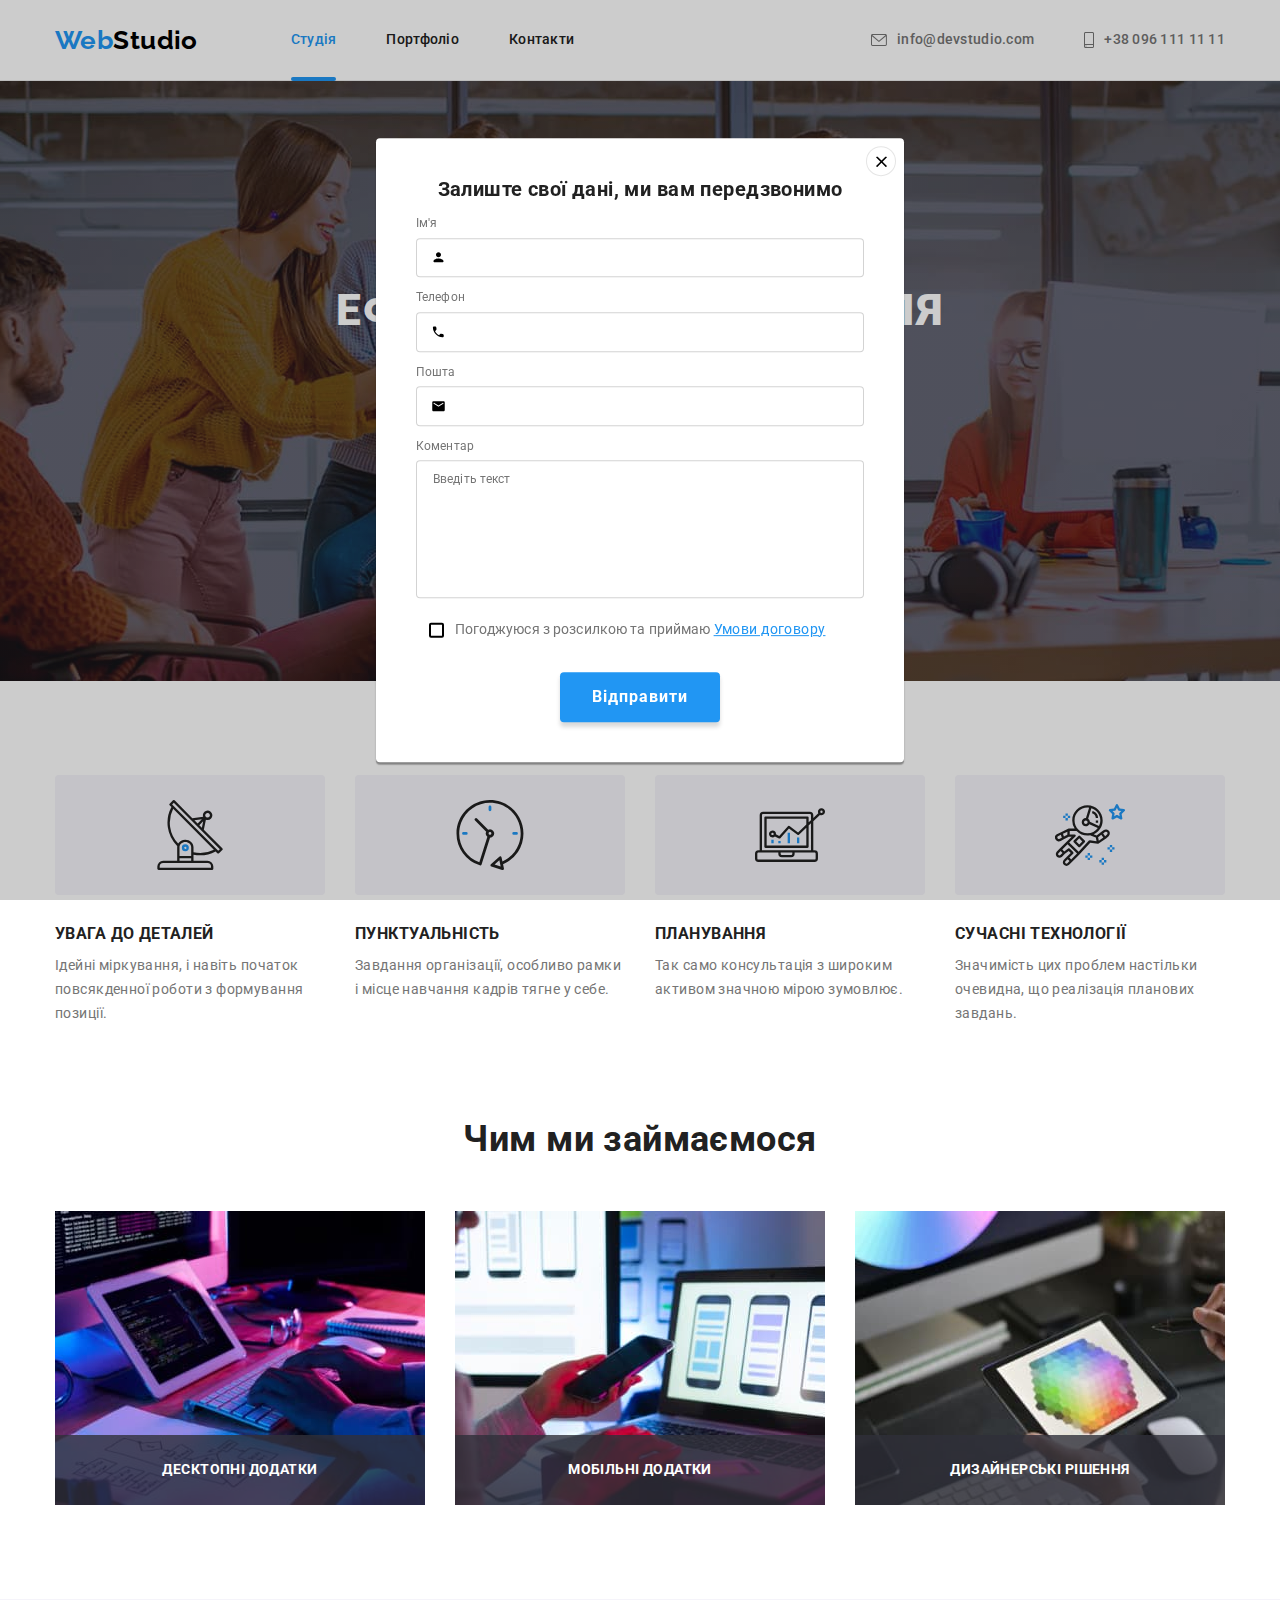
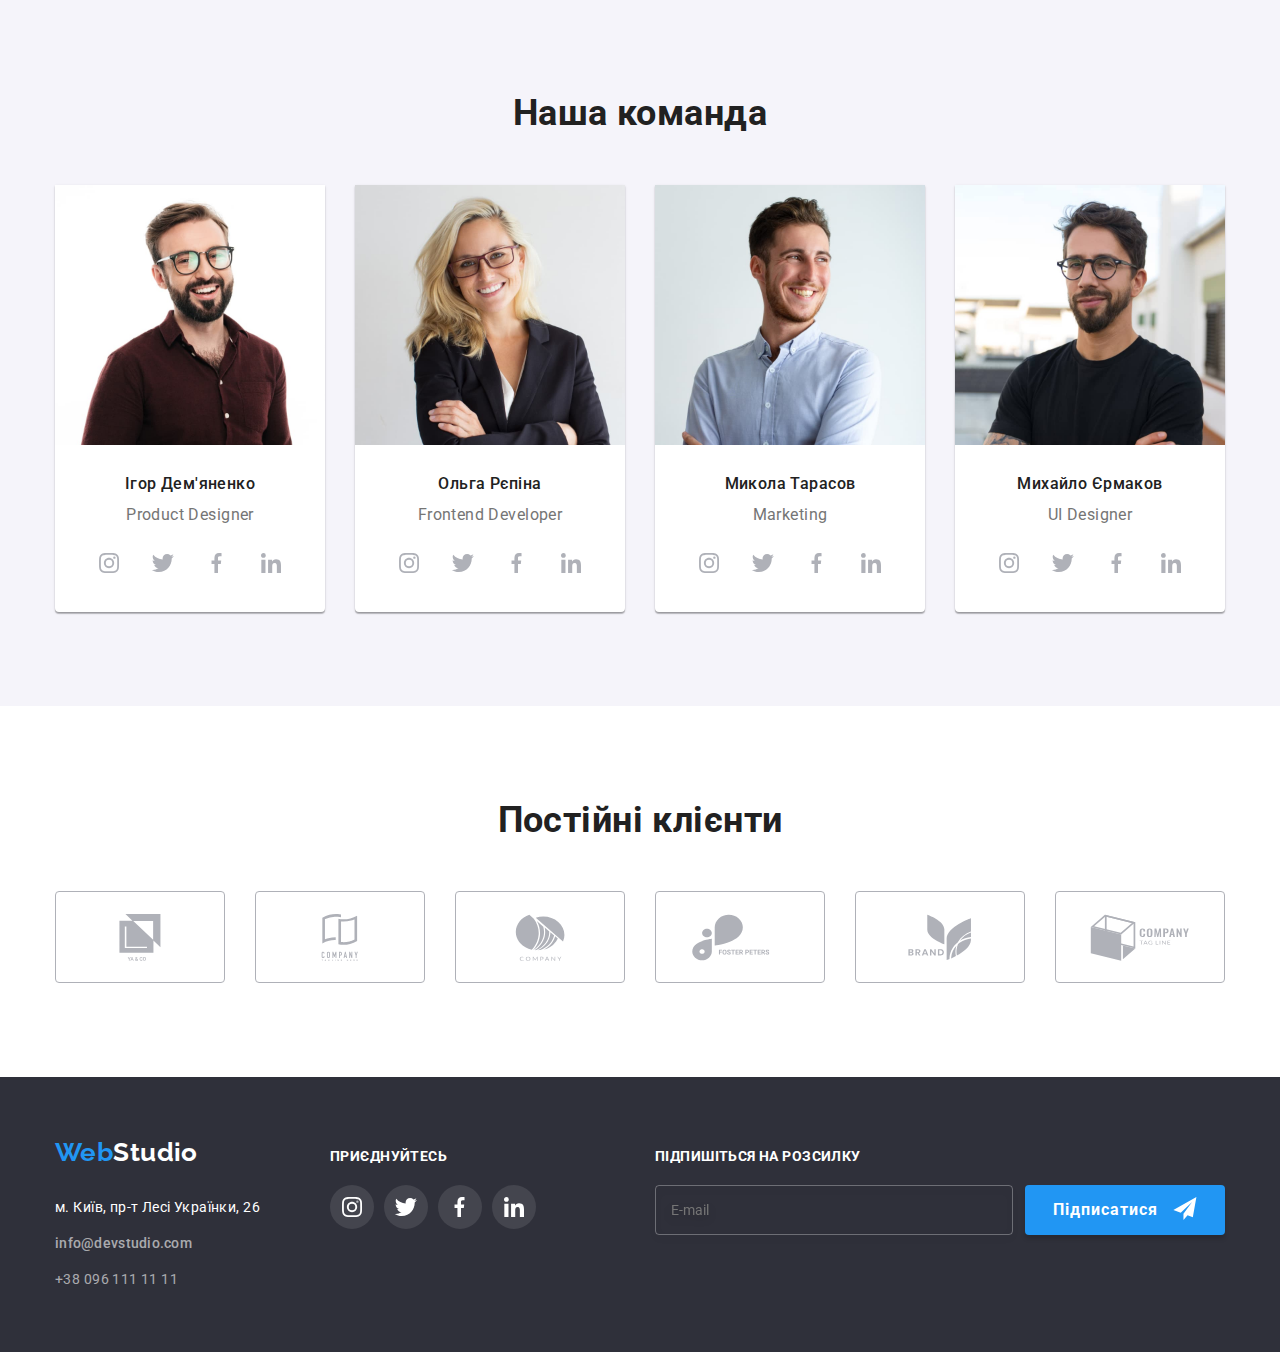
==== commit 589729b8: "Add focus/hover effects for interactive elements" ====
--- a/index.html
+++ b/index.html
@@ -495,19 +495,15 @@
         </div>
         <div class="mailing-list">
           <form class="email-list">
-            <div class="form-field-footer">
-              <label class="email-label" for="email-input">
-                Підпишіться на розсилку</label
-              >
-
+            <label class="form-field-footer">
+              <span class="email-label">Підпишіться на розсилку</span>
               <input
                 class="email-input"
                 type="email"
                 name="username"
-                id="email-input"
                 placeholder="E-mail"
-              />
-            </div>
+            /></label>
+
             <button class="sign-up-button" type="submit">
               Підписатися
               <svg class="icon-send">
@@ -530,7 +526,12 @@
           <label class="form-field">
             <span>Ім'я</span>
             <div class="input-place">
-              <input type="text" name="name" />
+              <input
+                class="modal-input"
+                type="text"
+                name="name"
+                placeholder=" "
+              />
               <svg width="15" height="15" class="modal-icons">
                 <use href="./images/icons.svg#icon-person-black"></use>
               </svg>
@@ -540,7 +541,7 @@
           <label class="form-field">
             <span>Телефон</span>
             <div class="input-place">
-              <input type="tel" name="phone" />
+              <input class="modal-input" type="tel" name="phone" />
               <svg width="15" height="15" class="modal-icons">
                 <use href="./images/icons.svg#icon-phone-black"></use>
               </svg>
@@ -550,7 +551,7 @@
           <label class="form-field">
             <span>Пошта</span>
             <div class="input-place">
-              <input type="email" name="email" />
+              <input class="modal-input" type="email" name="email" />
               <svg width="15" height="15" class="modal-icons">
                 <use href="./images/icons.svg#icon-email-black"></use>
               </svg>
@@ -560,26 +561,21 @@
           <label class="form-field">
             <span>Коментар</span>
             <textarea
+              class="comment-textarea"
               name="comment"
               rows="8"
               placeholder="Введіть текст"
             ></textarea>
           </label>
 
-          <label class="form-checkbox accept-label" for="accept">
+          <label class="form-checkbox accept-label">
             <div class="input-checkbox">
-              <input
-                class="checkbox"
-                type="checkbox"
-                name="accept"
-                id="accept"
-              />
+              <input class="checkbox" type="checkbox" name="accept" />
               <span class="accept-icon"></span>
               <p class="accept-title">
                 Погоджуюся з розсилкою та приймаю
                 <a class="contract" href="#">Умови договору</a>
               </p>
-              
             </div>
           </label>
 
--- a/styles/styles.css
+++ b/styles/styles.css
@@ -361,11 +361,17 @@
   width: 100%;
   height: 100%;
   fill: #000;
+  transition: fill 250ms var(--cubic);
+}
+.icon-button:hover .icon-close-item,
+.icon-button:focus .icon-close-item {
+  fill: var(--brend-color);
 }
 .form {
   /* outline: solid 1px red; */
   padding: 40px;
 }
+
 .form label {
   font-size: 12px;
   letter-spacing: 0.01em;
@@ -390,18 +396,34 @@
   position: relative;
 }
 
-.form-field input {
+.modal-input {
   width: 100%;
   padding: 12px 12px 12px 42px;
   margin: 0;
   border: 1px solid rgba(33, 33, 33, 0.2);
+
+  outline: none;
   border-radius: 4px;
-}
+  transition: border-color 250ms var(--cubic);
+}
+.modal-input:hover,
+.modal-input:focus {
+  border-color: var(--brend-color);
+}
+
+.form-field:focus-within .modal-icons,
+.form-field:hover .modal-icons,
+.form-field:focus .modal-icons {
+  fill: var(--brend-color);
+}
+
 .modal-icons {
   position: absolute;
   top: 50%;
   left: 15px;
   transform: translateY(-50%);
+
+  transition: fill 250ms var(--cubic);
 }
 .modal-button {
   display: block;
@@ -431,48 +453,53 @@
   letter-spacing: 0.01em;
 
   color: rgba(117, 117, 117, 0.5);
-}
-
-.form-checkbox {
-}
+  outline: none;
+  transition: border-color 250ms var(--cubic);
+}
+.comment-textarea:hover,
+.comment-textarea:focus {
+  border-color: var(--brend-color);
+}
+
 .checkbox {
   appearance: none;
 }
+
+.input-checkbox {
+  /* outline: solid 1px red; */
+}
+.input-checkbox {
+  position: relative;
+  display: flex;
+  justify-content: center;
+  align-items: center;
+  cursor: pointer;
+}
+.accept-icon {
+  display: inline-block;
+  position: absolute;
+  top: 50%;
+  left: 13px;
+
+  transform: translateY(-50%);
+  transition: background-image 250ms var(--cubic);
+
+  width: 15px;
+  height: 15px;
+
+  border: 2px solid black;
+  border-radius: 2px;
+}
 .checkbox:checked + .accept-icon {
   background-color: var(--brend-color);
-  background-image: url(../images/check-icon.svg);
+  background-image: url(../images/icon-check-bg.svg);
   background-size: contain;
   background-origin: border-box;
   background-repeat: no-repeat;
   border-color: var(--brend-color);
 }
-.input-checkbox {
-  outline: solid 1px red;
-}
-.input-checkbox {
-  position: relative;
-  display: flex;
-  justify-content: center;
-  align-items: center;
-  cursor: pointer;
-}
-.accept-icon {
-  display: inline-block;
-  position: absolute;
-  top: 50%;
-  left: 23px;
-
-  transform: translateY(-50%);
-
-  width: 15px;
-  height: 15px;
-
-  border: 2px solid black;
-  border-radius: 2px;
-}
+
 .accept-title {
-  margin-left: 7px;
-
   font-size: 14px;
 
   color: var(--main-color);
@@ -867,14 +894,18 @@
   display: flex;
   align-items: flex-end;
 }
+.form-field-footer:focus-within .email-input {
+  border-color: var(--brend-color);
+}
+
 .form-field-footer {
   /* outline: 1px solid red; */
   display: flex;
   flex-direction: column;
 }
-.form-field-footer input {
-  font: inherit;
-  color: inherit;
+.email-input:hover,
+.email-input:focus {
+  border-color: var(--brend-color);
 }
 
 .email-input {
@@ -886,6 +917,8 @@
   border: 1px solid rgba(255, 255, 255, 0.3);
   filter: drop-shadow(0px 4px 4px rgba(0, 0, 0, 0.15));
   border-radius: 4px;
+  outline: none;
+  transition: border-color 250ms var(--cubic);
 }
 
 .email-label {
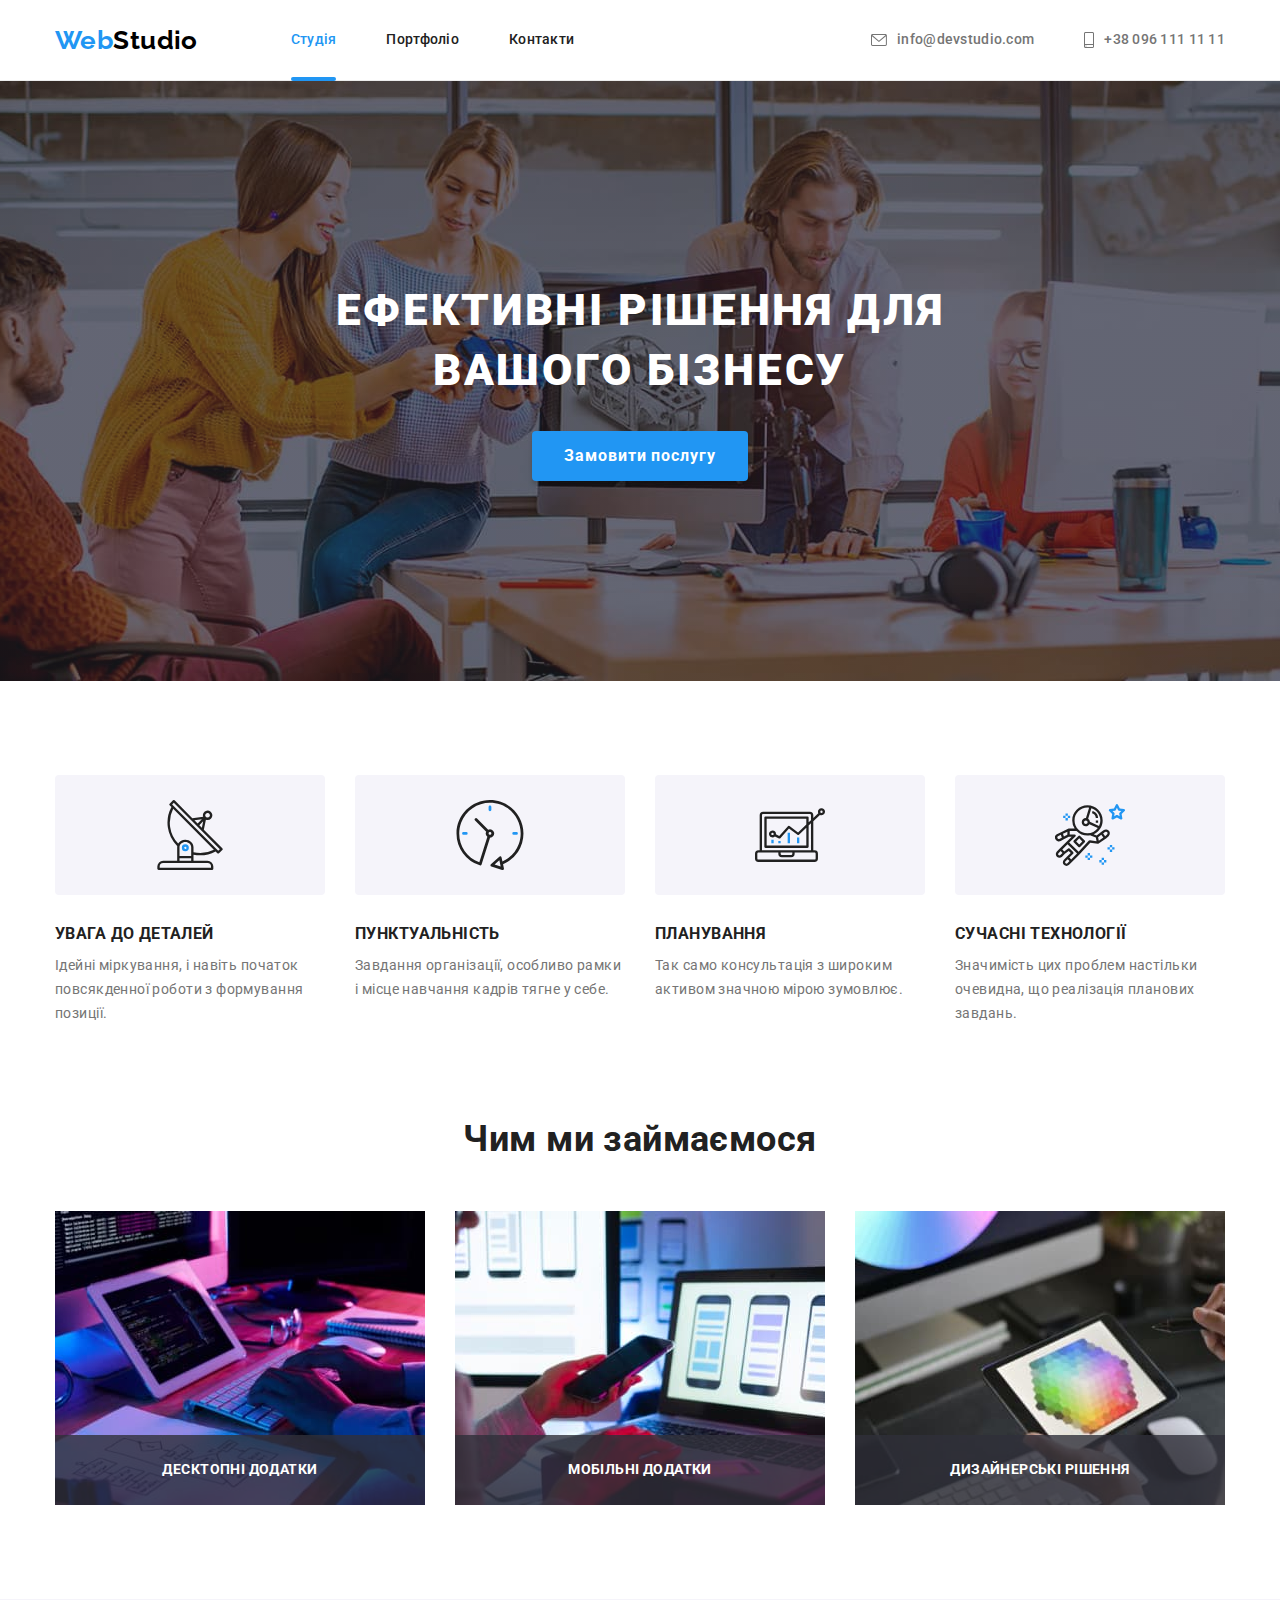
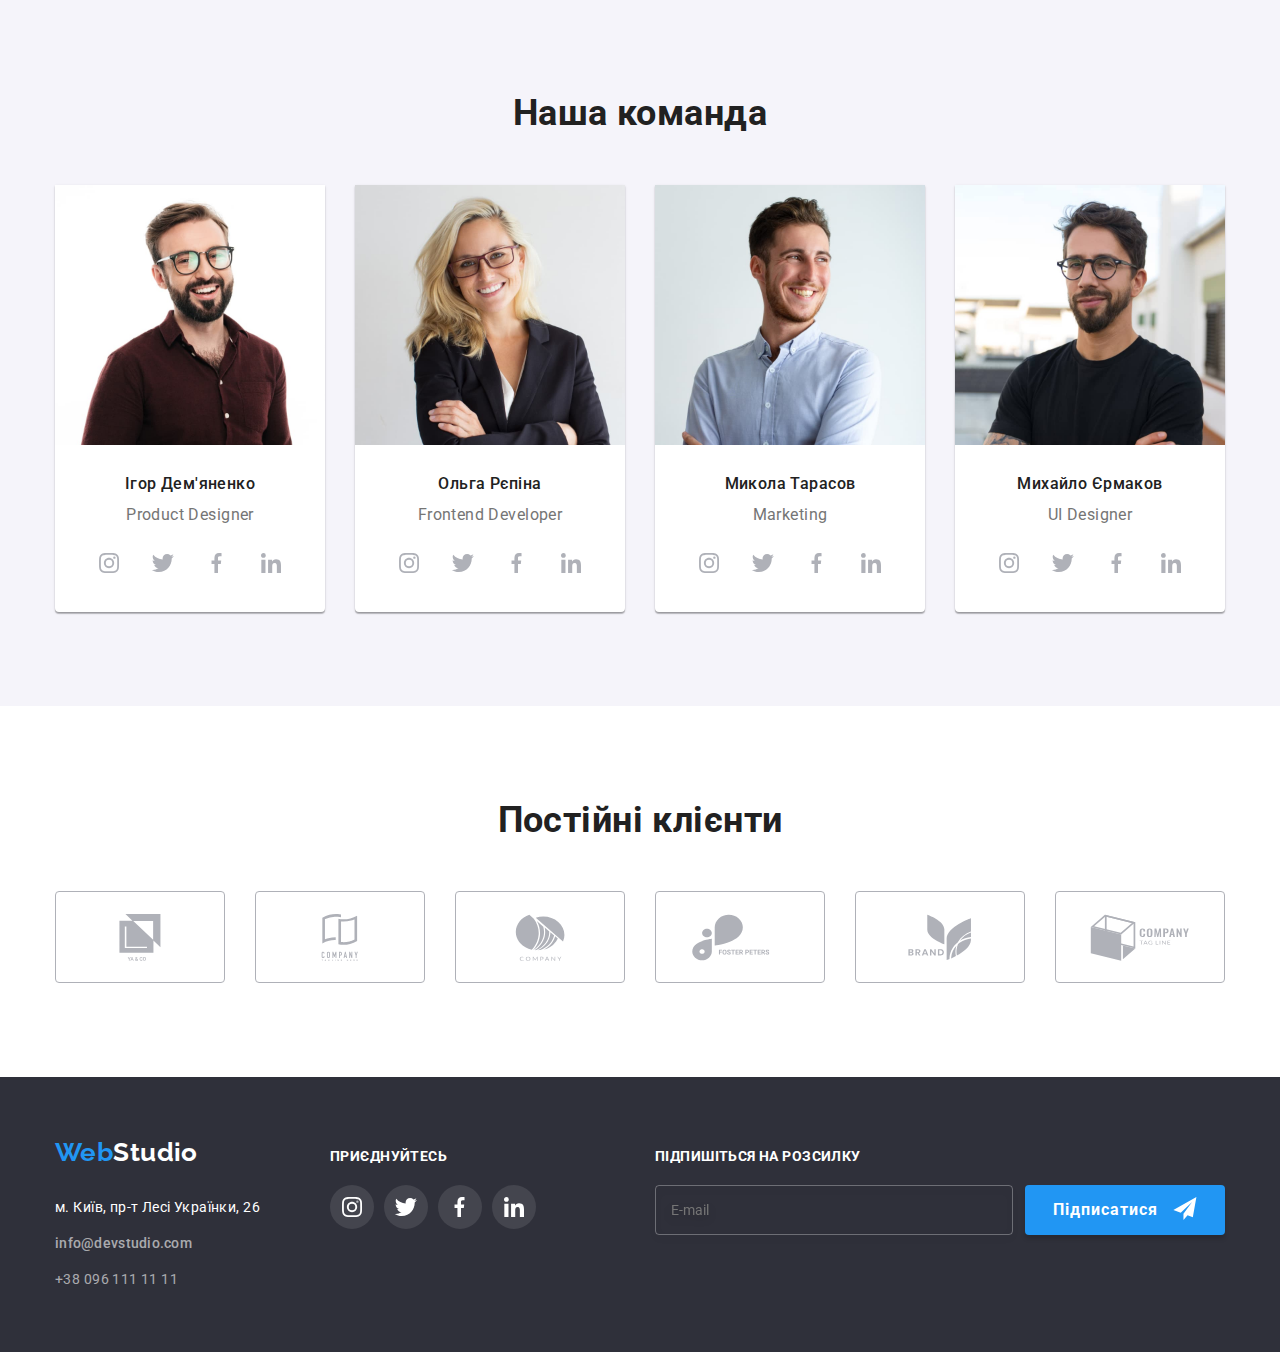
==== commit 04c34b90: "correct portfolio page" ====
--- a/index.html
+++ b/index.html
@@ -518,7 +518,7 @@
         </div>
       </div>
     </footer>
-    <div class="backdrop" data-modal>
+    <div class="backdrop is-hidden" data-modal>
       <div class="modal">
         <form class="form callback">
           <h2 class="callback-title">Залиште свої дані, ми вам передзвонимо</h2>
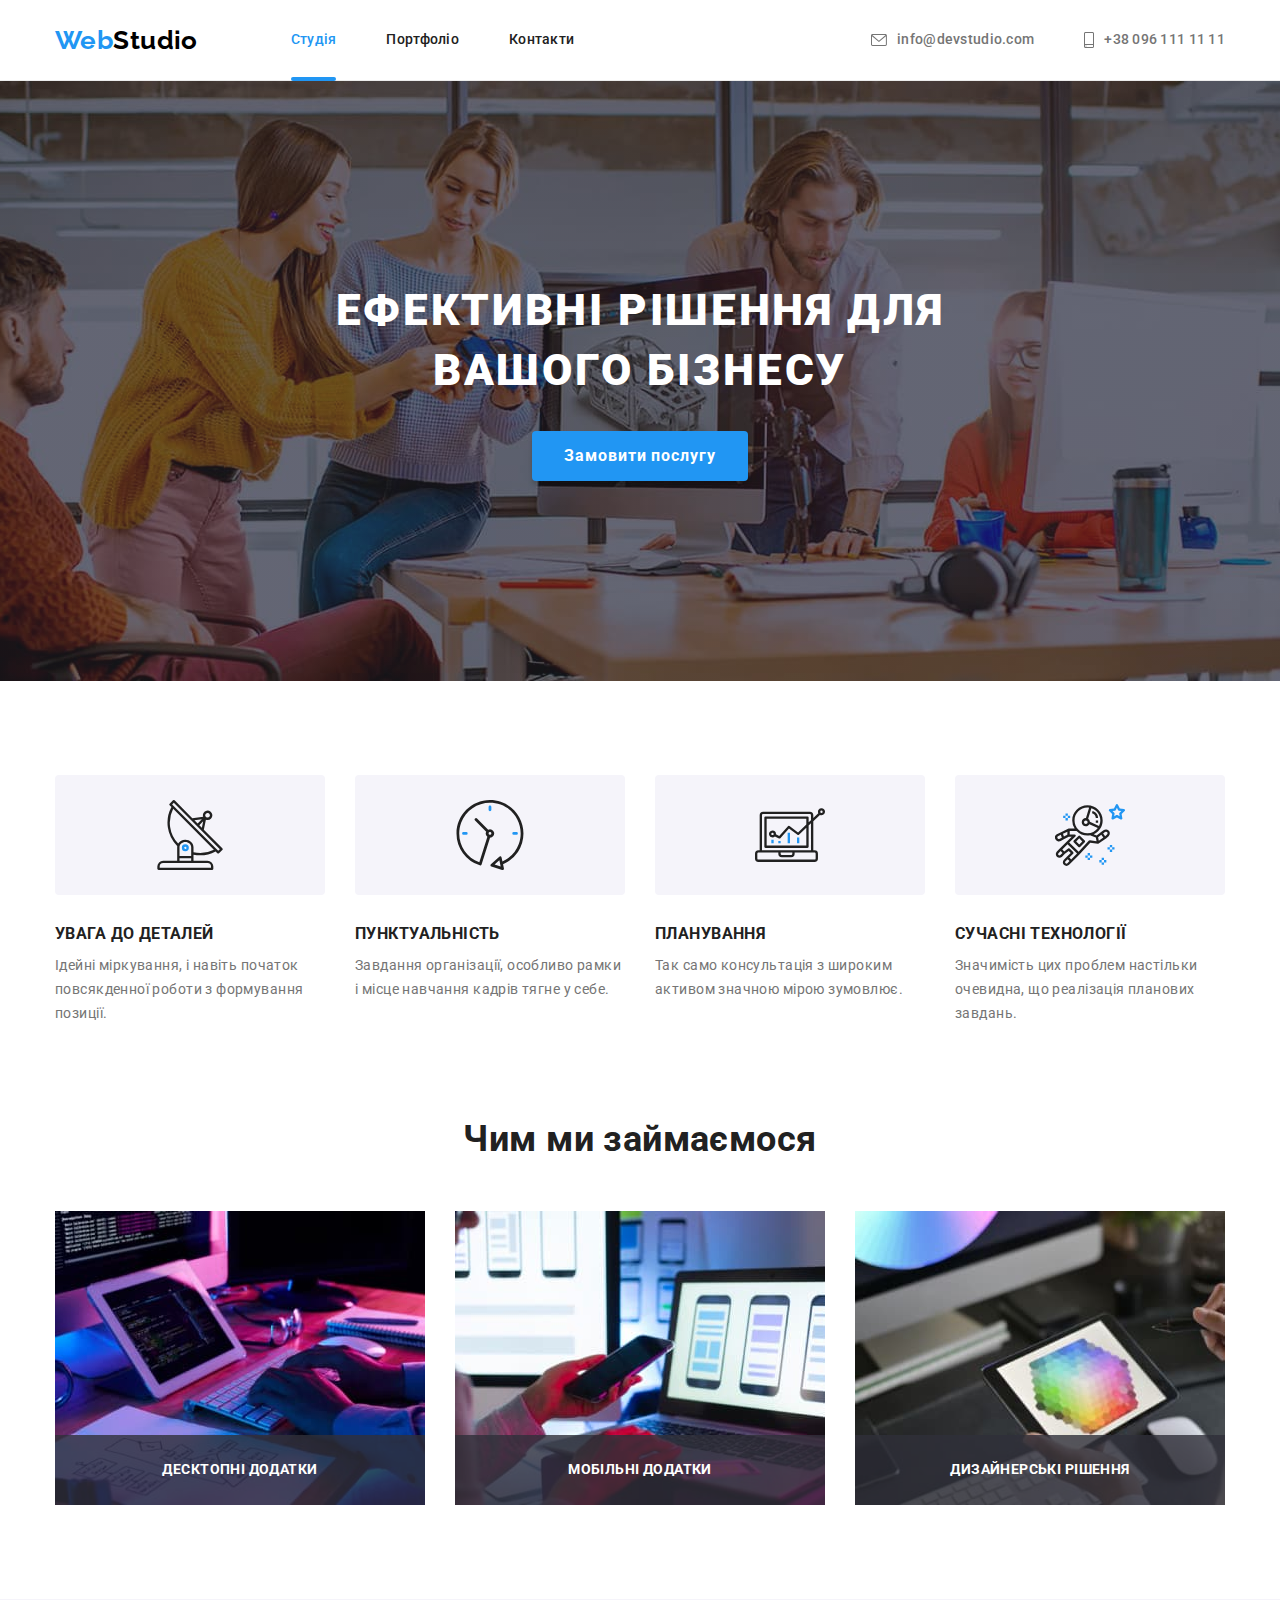
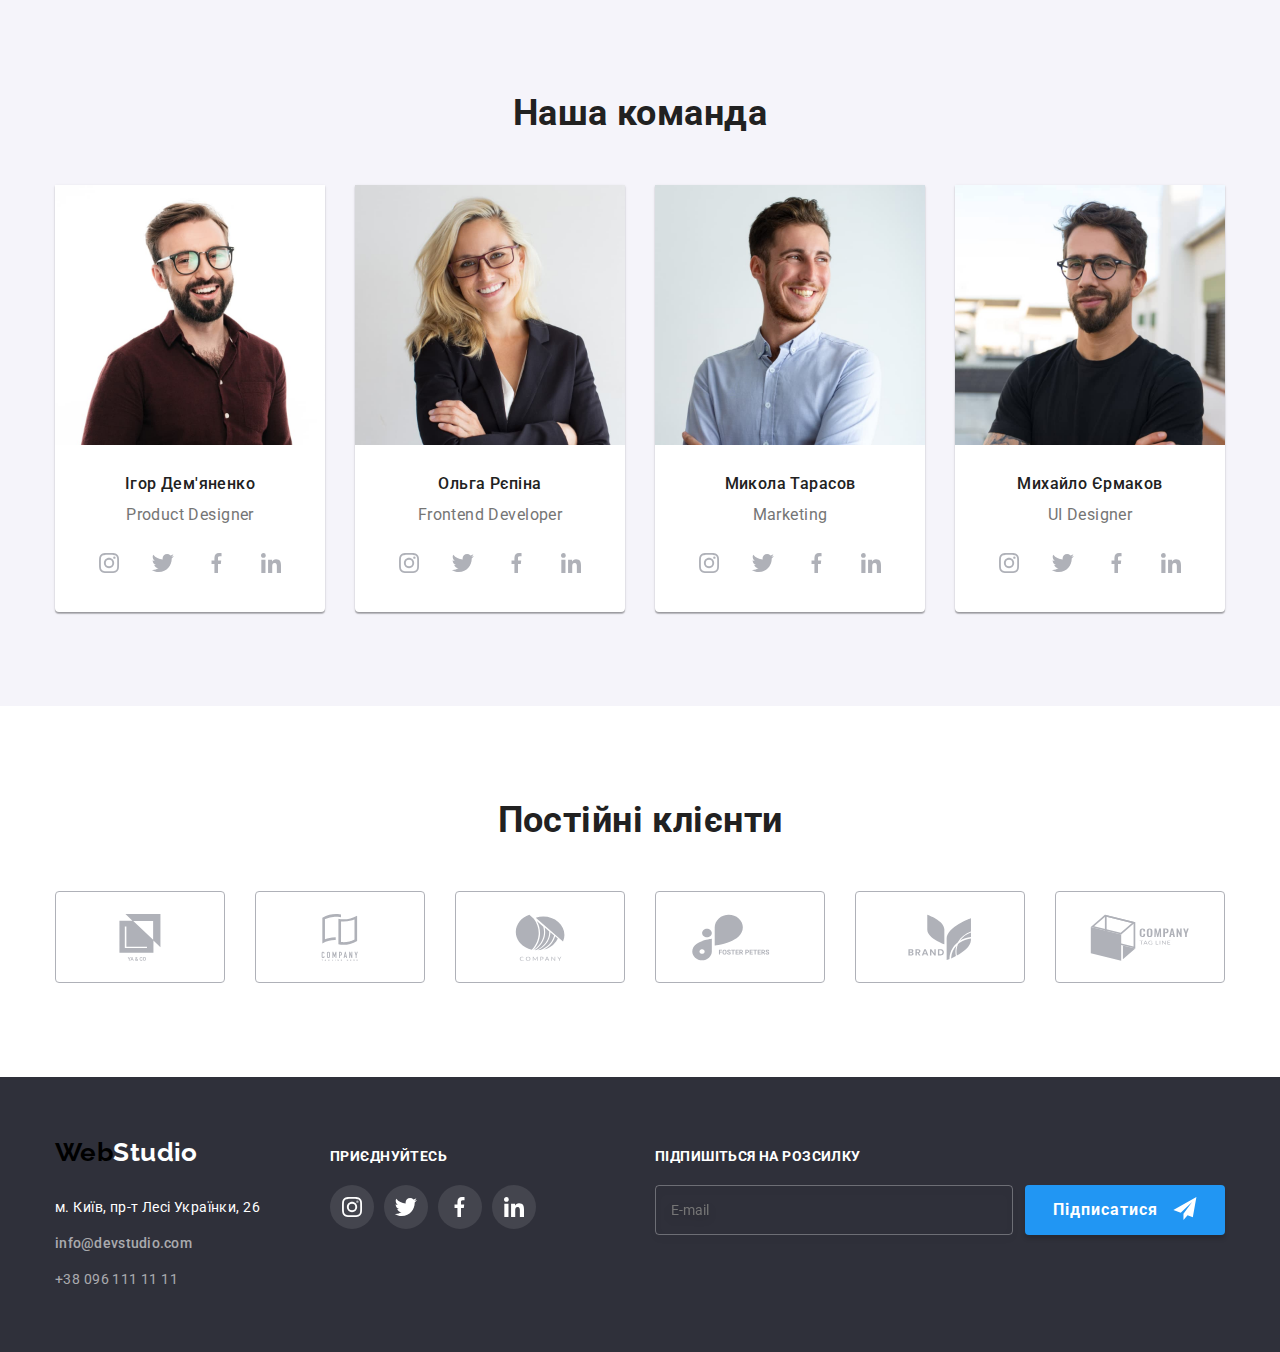
==== commit d920a710: "Clone" ====
--- a/index.html
+++ b/index.html
@@ -22,28 +22,28 @@
     <!-- header  -->
 
     <header class="page-header">
-      <div class="container main-nav">
-        <nav class="nav-nav">
+      <div class="container container--main-navigation">
+        <nav class="page-header__navigation">
           <a class="logo" href="./index.html"
-            ><span class="web">Web</span>Studio</a
+            ><span class="logo--web">Web</span>Studio</a
           >
 
-          <ul class="site-nav list">
-            <li class="item">
-              <a class="studio-link current link" href="./index.html">Студія</a>
-            </li>
-            <li class="item">
-              <a class="portfolio-link link" href="./portfolio.html"
+          <ul class="site-nav ">
+            <li class="site-nav__item">
+              <a class="site-nav__link site-nav--current" href="./index.html">Студія</a>
+            </li>
+            <li class="site-nav__item">
+              <a class="site-nav__link" href="./portfolio.html"
                 >Портфоліо</a
               >
             </li>
-            <li class="item">
-              <a class="contacts-link link" href="#">Контакти</a>
+            <li class="site-nav__item">
+              <a class="site-nav__link" href="#">Контакти</a>
             </li>
           </ul>
         </nav>
-        <ul class="contacts auth-nav list">
-          <li class="item">
+        <ul class="page-header__contacts">
+          <li class="site-nav__item">
             <a
               class="mail-link link mail-icon"
               href="mailto:info@devstudio.com"
@@ -58,7 +58,7 @@
               info@devstudio.com
             </a>
           </li>
-          <li class="item">
+          <li class="site-nav__item">
             <a class="phone-link link" href="tel:+380961111111">
               <svg wight="10px" height="16px" class="contacts-icon smartphone">
                 <use href="./images/icons.svg#icon-smartphone"></use>
@@ -524,13 +524,15 @@
           <h2 class="callback-title">Залиште свої дані, ми вам передзвонимо</h2>
 
           <label class="form-field">
-            <span>Ім'я</span>
+            <span class="label-text">Ім'я</span>
             <div class="input-place">
               <input
                 class="modal-input"
                 type="text"
                 name="name"
                 placeholder=" "
+                required pattern="^[a-zA-Z]+\s[a-zA-Z]+$" 
+                pattern="^[a-zA-Z]+\s[a-zA-Z]+$" title="Username must be two words separated by space." 
               />
               <svg width="15" height="15" class="modal-icons">
                 <use href="./images/icons.svg#icon-person-black"></use>
@@ -541,7 +543,7 @@
           <label class="form-field">
             <span>Телефон</span>
             <div class="input-place">
-              <input class="modal-input" type="tel" name="phone" />
+              <input class="modal-input" type="tel" name="phone" required />
               <svg width="15" height="15" class="modal-icons">
                 <use href="./images/icons.svg#icon-phone-black"></use>
               </svg>
@@ -551,7 +553,7 @@
           <label class="form-field">
             <span>Пошта</span>
             <div class="input-place">
-              <input class="modal-input" type="email" name="email" />
+              <input class="modal-input" type="email" name="email" required />
               <svg width="15" height="15" class="modal-icons">
                 <use href="./images/icons.svg#icon-email-black"></use>
               </svg>
@@ -570,7 +572,7 @@
 
           <label class="form-checkbox accept-label">
             <div class="input-checkbox">
-              <input class="checkbox" type="checkbox" name="accept" />
+              <input class="checkbox" type="checkbox" name="accept"  />
               <span class="accept-icon"></span>
               <p class="accept-title">
                 Погоджуюся з розсилкою та приймаю
--- a/styles/styles.css
+++ b/styles/styles.css
@@ -111,16 +111,16 @@
 
   color: var(--main-black-color);
 }
-.web {
+.logo--web {
   color: var(--brend-color);
 }
 
 /* навігація */
-.main-nav {
-  display: flex;
-  align-items: center;
-}
-.nav-nav {
+.container--main-navigation {
+  display: flex;
+  align-items: center;
+}
+.page-header__navigation {
   display: flex;
   align-items: center;
 }
@@ -135,13 +135,11 @@
   margin-left: 93px;
 }
 
-.site-nav .item + .item {
+.site-nav__item + .site-nav__item {
   margin-left: 50px;
 }
 
-.studio-link,
-.portfolio-link,
-.contacts-link {
+.site-nav__link {
   display: block;
 
   padding-top: 32px;
@@ -154,19 +152,15 @@
 
   transition: color 250ms var(--cubic);
 }
-.studio-link:hover,
-.portfolio-link:hover,
-.contacts-link:hover,
-.studio-link:focus,
-.portfolio-link:focus,
-.contacts-link:focus {
+.site-nav__link:hover,
+.site-nav__link:focus {
   color: var(--brend-color);
 }
-.current {
+.site-nav--current {
   color: var(--brend-color);
   position: relative;
 }
-.current::after {
+.site-nav--current::after {
   position: absolute;
   left: 0;
   bottom: -1px;
@@ -194,8 +188,9 @@
 
 /* контакти */
 
-.auth-nav .item + .item {
-  margin-left: 50px;
+.page-header__contacts {
+  display: flex;
+  margin-left: auto;
 }
 
 .contacts-icon.envelope {
@@ -378,7 +373,7 @@
 
   color: var(--main-color);
 }
-.form span:not(:last-child) {
+.form-field span:not(:last-child) {
   margin-bottom: 4px;
 }
 
@@ -411,6 +406,7 @@
   border-color: var(--brend-color);
 }
 
+
 .form-field:focus-within .modal-icons,
 .form-field:hover .modal-icons,
 .form-field:focus .modal-icons {
@@ -452,7 +448,6 @@
   line-height: 1.16;
   letter-spacing: 0.01em;
 
-  color: rgba(117, 117, 117, 0.5);
   outline: none;
   transition: border-color 250ms var(--cubic);
 }
@@ -461,27 +456,22 @@
   border-color: var(--brend-color);
 }
 
+
 .checkbox {
   appearance: none;
 }
 
+
 .input-checkbox {
-  /* outline: solid 1px red; */
-}
-.input-checkbox {
-  position: relative;
   display: flex;
   justify-content: center;
   align-items: center;
   cursor: pointer;
 }
 .accept-icon {
-  display: inline-block;
-  position: absolute;
-  top: 50%;
-  left: 13px;
-
-  transform: translateY(-50%);
+  display: block;
+
+
   transition: background-image 250ms var(--cubic);
 
   width: 15px;
@@ -500,6 +490,8 @@
 }
 
 .accept-title {
+  margin-left: 8px;
+  
   font-size: 14px;
 
   color: var(--main-color);
@@ -909,6 +901,7 @@
 }
 
 .email-input {
+  color: var(--second-white-color);
   width: 358px;
   height: 50px;
   padding: 15px 15px 15px 15px;
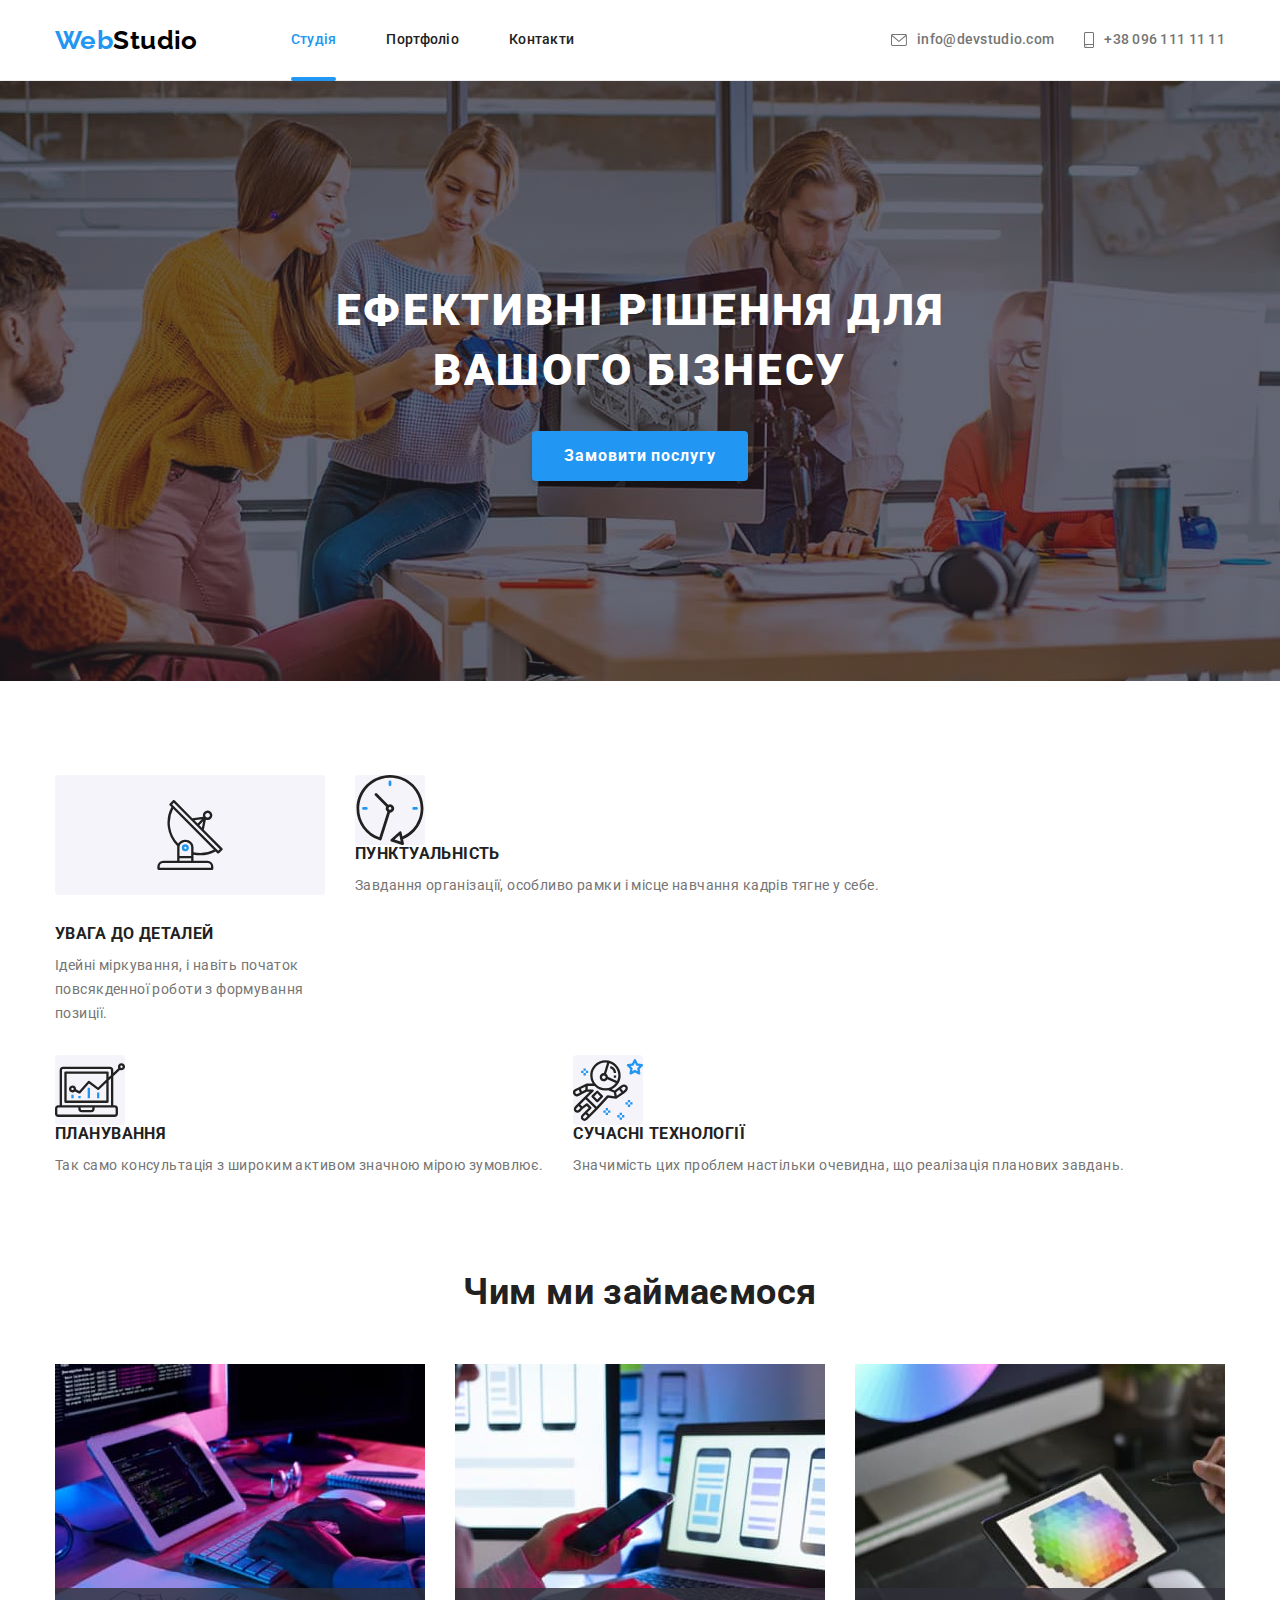
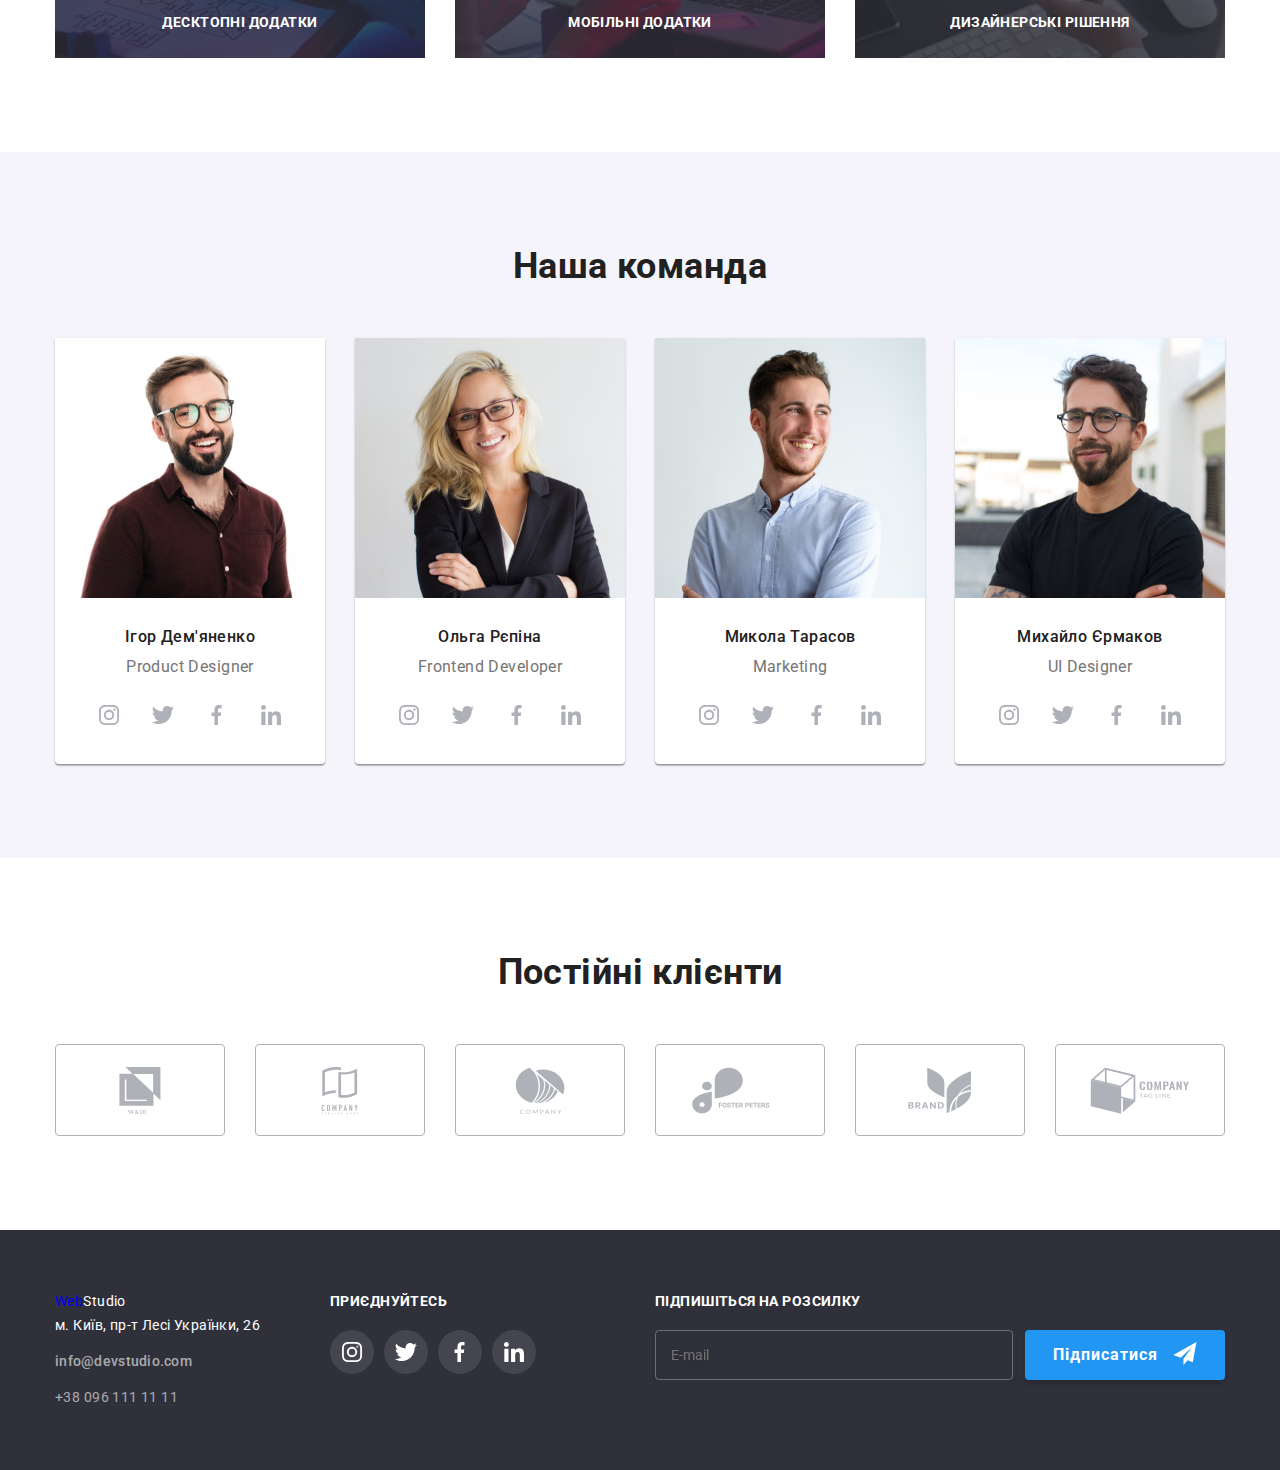
==== commit 838da7a2: "Clone" ====
--- a/index.html
+++ b/index.html
@@ -24,43 +24,45 @@
     <header class="page-header">
       <div class="container container--main-navigation">
         <nav class="page-header__navigation">
-          <a class="logo" href="./index.html"
-            ><span class="logo--web">Web</span>Studio</a
+          <a class="header-logo" href="./index.html"
+            ><span class="header-logo--web">Web</span>Studio</a
           >
 
-          <ul class="site-nav ">
+          <ul class="site-nav">
             <li class="site-nav__item">
-              <a class="site-nav__link site-nav--current" href="./index.html">Студія</a>
+              <a class="site-nav__link site-nav--current" href="./index.html"
+                >Студія</a
+              >
             </li>
             <li class="site-nav__item">
-              <a class="site-nav__link" href="./portfolio.html"
-                >Портфоліо</a
-              >
+              <a class="site-nav__link" href="./portfolio.html">Портфоліо</a>
             </li>
             <li class="site-nav__item">
               <a class="site-nav__link" href="#">Контакти</a>
             </li>
           </ul>
         </nav>
-        <ul class="page-header__contacts">
-          <li class="site-nav__item">
-            <a
-              class="mail-link link mail-icon"
-              href="mailto:info@devstudio.com"
-            >
-              <svg wight="16px" height="12px" class="contacts-icon envelope">
-                <use
-                  class="envelope-icon"
-                  href="./images/icons.svg#icon-envelope"
-                ></use>
+        <ul class="contacts">
+          <li class="contacts__item">
+            <a class="contacts__mail-link" href="mailto:info@devstudio.com">
+              <svg
+                wight="16px"
+                height="12px"
+                class="contacts__icon contacts__icon--envelope"
+              >
+                <use href="./images/icons.svg#icon-envelope"></use>
               </svg>
 
               info@devstudio.com
             </a>
           </li>
-          <li class="site-nav__item">
-            <a class="phone-link link" href="tel:+380961111111">
-              <svg wight="10px" height="16px" class="contacts-icon smartphone">
+          <li class="contacts__item">
+            <a class="contacts__phone-link" href="tel:+380961111111">
+              <svg
+                wight="10px"
+                height="16px"
+                class="contacts__icon contacts__icon--smartphone"
+              >
                 <use href="./images/icons.svg#icon-smartphone"></use>
               </svg>
               +38 096 111 11 11</a
@@ -71,22 +73,22 @@
     </header>
     <!-- main -->
     <main>
-      <section class="section hero">
+      <section class="hero section">
         <div class="container">
-          <h1 class="hero-title">Ефективні рішення для вашого бізнесу</h1>
-          <button class="hero-button" type="button" data-modal-open>
+          <h1 class="hero__title">Ефективні рішення для вашого бізнесу</h1>
+          <button class="hero__button" type="button" data-modal-open>
             Замовити послугу
           </button>
         </div>
       </section>
 
       <!-- секція "Переваги" -->
-      <section class="section benefits">
-        <div class="container features-container">
-          <h2 class="hide">Наші переваги</h2>
-          <ul class="features-list">
-            <li class="item">
-              <div class="featurs-flex">
+      <section class="section">
+        <div class="features container ">
+          <h2 class="features__title hide">Наші переваги</h2>
+          <ul class="features__list">
+            <li class="features__item">
+              <div class="featurs__flex">
                 <svg class="features-icons">
                   <use
                     href="./images/icons.svg#icon-antenna-1"
@@ -531,8 +533,10 @@
                 type="text"
                 name="name"
                 placeholder=" "
-                required pattern="^[a-zA-Z]+\s[a-zA-Z]+$" 
-                pattern="^[a-zA-Z]+\s[a-zA-Z]+$" title="Username must be two words separated by space." 
+                required
+                pattern="^[a-zA-Z]+\s[a-zA-Z]+$"
+                pattern="^[a-zA-Z]+\s[a-zA-Z]+$"
+                title="Username must be two words separated by space."
               />
               <svg width="15" height="15" class="modal-icons">
                 <use href="./images/icons.svg#icon-person-black"></use>
@@ -572,7 +576,7 @@
 
           <label class="form-checkbox accept-label">
             <div class="input-checkbox">
-              <input class="checkbox" type="checkbox" name="accept"  />
+              <input class="checkbox" type="checkbox" name="accept" />
               <span class="accept-icon"></span>
               <p class="accept-title">
                 Погоджуюся з розсилкою та приймаю
--- a/styles/styles.css
+++ b/styles/styles.css
@@ -101,7 +101,7 @@
   border-bottom: 1px solid var(--header-border-bottom);
 }
 /* Лого */
-.logo {
+.header-logo {
   display: inline-block;
 
   font-family: "Raleway", sans-serif;
@@ -111,7 +111,7 @@
 
   color: var(--main-black-color);
 }
-.logo--web {
+.header-logo--web {
   color: var(--brend-color);
 }
 
@@ -127,10 +127,7 @@
 .site-nav {
   display: flex;
 }
-.auth-nav {
-  display: flex;
-  margin-left: auto;
-}
+
 .site-nav {
   margin-left: 93px;
 }
@@ -188,29 +185,31 @@
 
 /* контакти */
 
-.page-header__contacts {
+.contacts {
   display: flex;
   margin-left: auto;
 }
 
-.contacts-icon.envelope {
+.contacts__icon--envelope {
   width: 16px;
   height: 12px;
   fill: currentColor;
 }
-.contacts-icon.smartphone {
+.contacts__icon--smartphone {
   width: 10px;
   height: 16px;
   fill: currentColor;
 }
-.contacts-icon {
-  width: 100%;
-  height: 100%;
+.contacts__icon {
   margin-right: 10px;
-}
-
-.mail-link,
-.phone-link {
+  
+}
+.contacts__item + .contacts__item {
+  margin-left: 30px;
+}
+
+.contacts__mail-link,
+.contacts__phone-link {
   display: flex;
   align-items: center;
 
@@ -224,12 +223,12 @@
   color: var(--main-color);
   transition: color 250ms var(--cubic);
 }
-.mail-link:hover,
-.phone-link:hover,
+.contacts__mail-link:hover,
+.contacts__phone-link:hover,
 .footer-mail-link:hover,
 .footer-phone-link:hover,
-.mail-link:focus,
-.phone-link:focus,
+.contacts__mail-link:focus,
+.contacts__phone-link:focus,
 .footer-mail-link:focus,
 .footer-phone-link:focus {
   color: var(--brend-color);
@@ -265,7 +264,7 @@
   padding-bottom: 200px;
 }
 
-.hero-title {
+.hero__title {
   width: 696px;
   margin-left: auto;
   margin-right: auto;
@@ -278,7 +277,7 @@
   color: var(--main-white-color);
 }
 
-.hero-button {
+.hero__button {
   padding: 10px 32px;
   border: none;
   border-radius: var(--border-radius);
@@ -406,7 +405,6 @@
   border-color: var(--brend-color);
 }
 
-
 .form-field:focus-within .modal-icons,
 .form-field:hover .modal-icons,
 .form-field:focus .modal-icons {
@@ -456,12 +454,10 @@
   border-color: var(--brend-color);
 }
 
-
 .checkbox {
   appearance: none;
 }
 
-
 .input-checkbox {
   display: flex;
   justify-content: center;
@@ -470,7 +466,6 @@
 }
 .accept-icon {
   display: block;
-
 
   transition: background-image 250ms var(--cubic);
 
@@ -491,7 +486,7 @@
 
 .accept-title {
   margin-left: 8px;
-  
+
   font-size: 14px;
 
   color: var(--main-color);
@@ -527,7 +522,7 @@
   border-radius: var(--border-radius);
 }
 
-.featurs-flex {
+.featurs__flex {
   display: flex;
   justify-content: center;
   align-items: center;
@@ -541,12 +536,12 @@
   background-color: var(--second-white-color);
 }
 
-.features-list {
+.features__list {
   display: flex;
   flex-wrap: wrap;
   gap: 30px;
 }
-.features-list li {
+.features__item {
   max-width: 270px;
 }
 .features-title {
